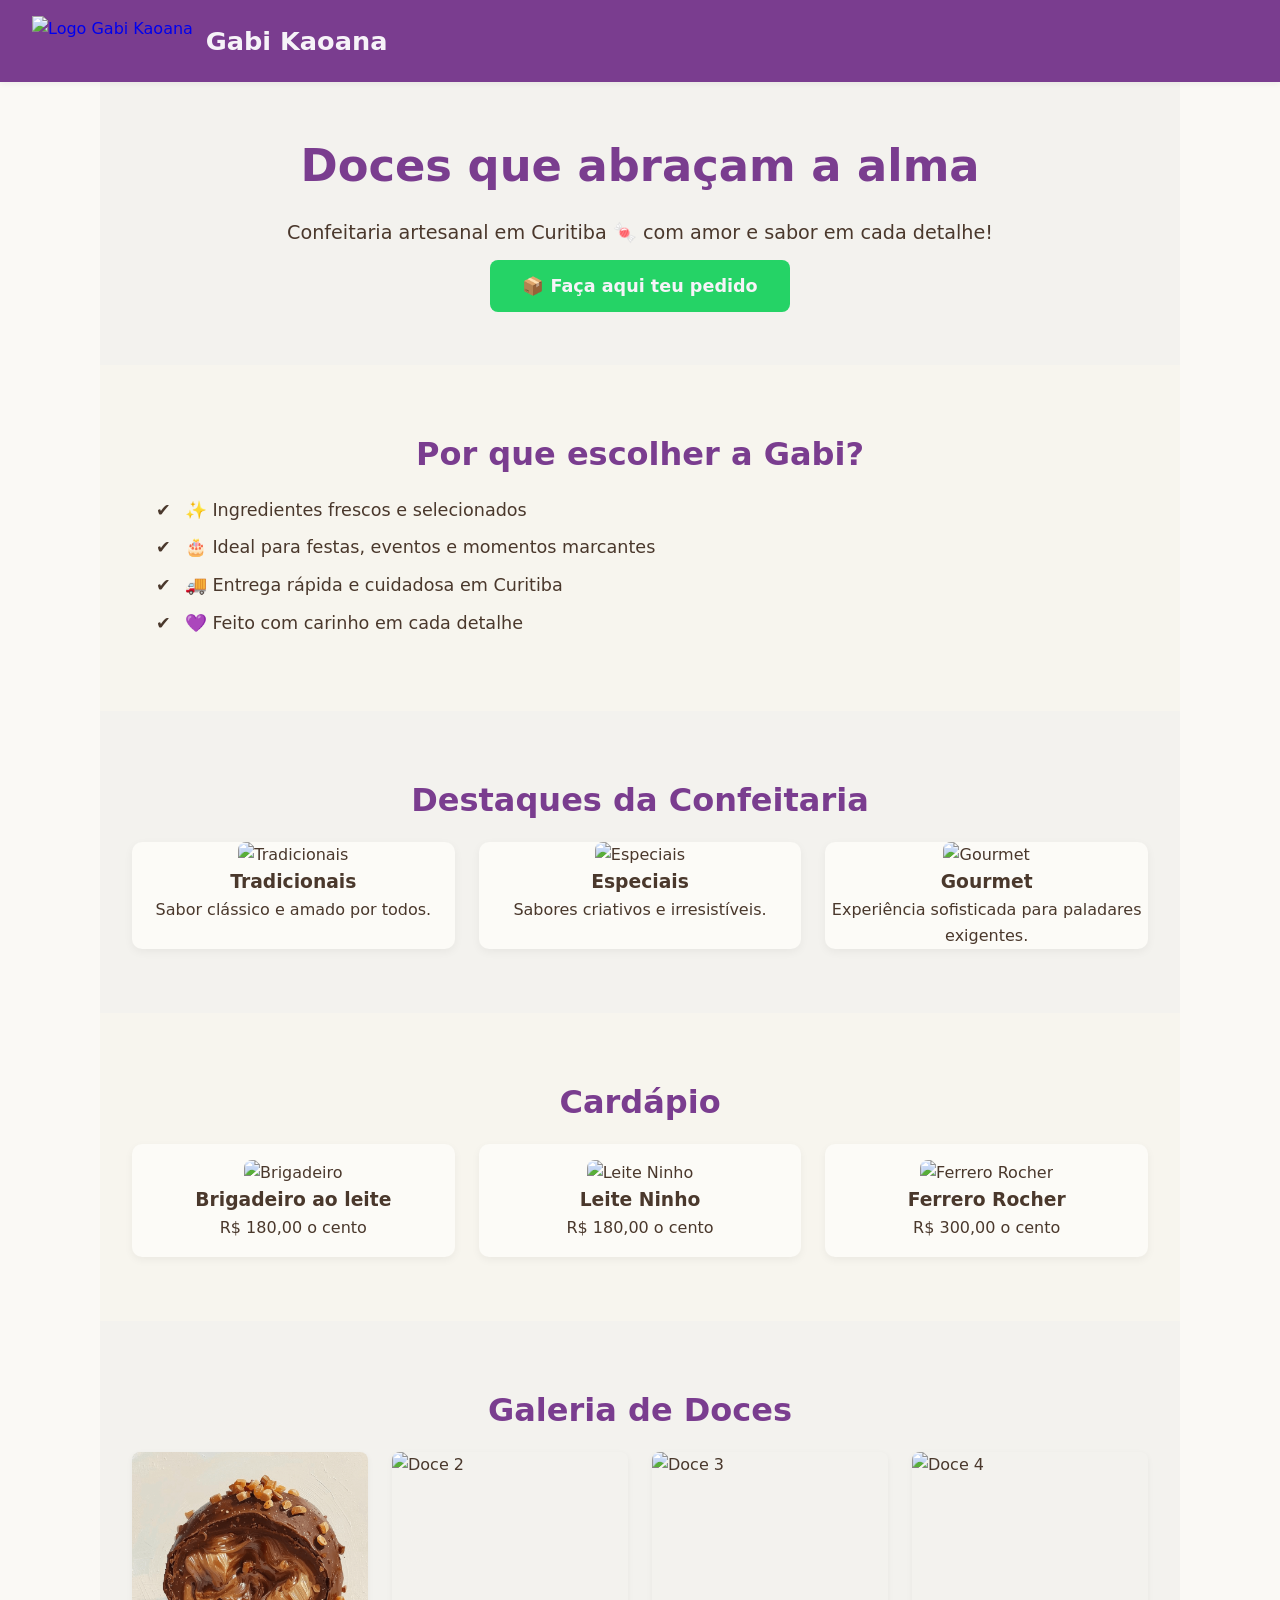
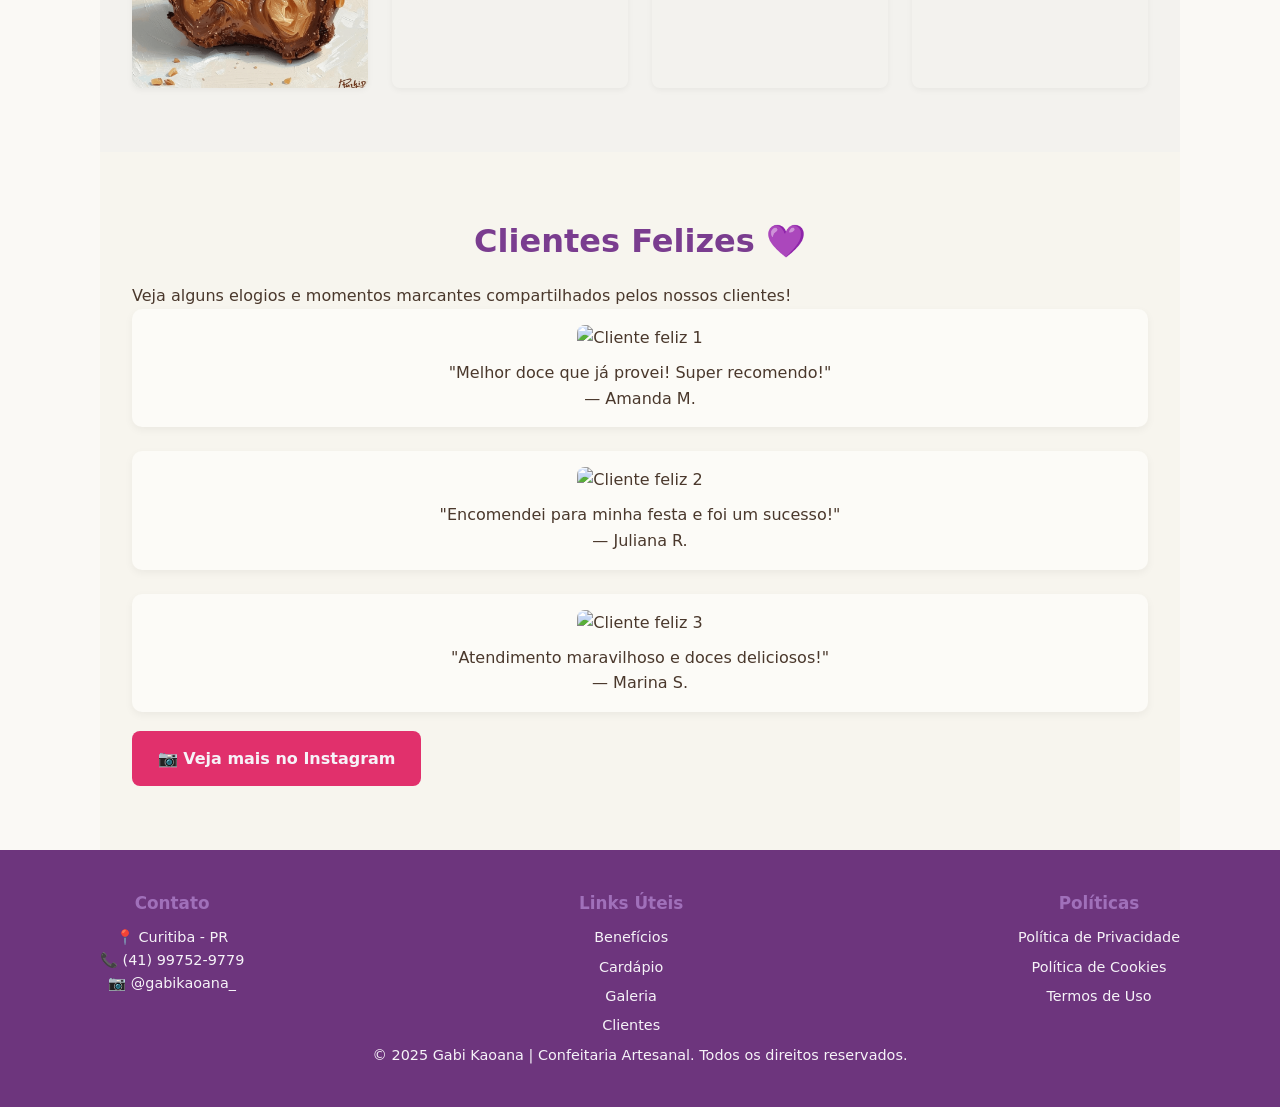
==== index.html @ 778c46ce "🚀 Primeira versão da landing page da Gabi Kaoana" ====
<!DOCTYPE html>
<html lang="pt-BR">
<head>
  <meta charset="UTF-8" />
  <meta name="viewport" content="width=device-width, initial-scale=1.0" />

  <title>Gabi Kaoana | Confeitaria Artesanal em Curitiba</title>
  <meta name="description" content="Doces artesanais com carinho em Curitiba. Brigadeiros, brownies e sobremesas personalizadas. Encomende via WhatsApp!">

  <!-- OpenGraph (para preview nas redes sociais) -->
  <meta property="og:title" content="Gabi Kaoana Confeitaria Artesanal">
  <meta property="og:description" content="Doces artesanais em Curitiba. Faça aqui teu pedido pelo WhatsApp!">
  <meta property="og:image" content="assets/logo.svg">

  <link rel="icon" href="assets/favicon.ico">
  <link rel="stylesheet" href="css/style.css">
</head>
<body>

  <!-- =======================
       MENU (Slide Lateral)
       ======================= -->
  <header class="topo">
    <a href="#inicio" class="logo-link">
      <img src="/assets/doces/logo2.svg" alt="Logo Gabi Kaoana" class="logo">
      <span class="nome-logo">Gabi Kaoana</span>
    </a>

    <!-- botão que abre/fecha o menu -->
    <button class="menu-toggle" id="menu-toggle">&#9776;</button>

    <!-- menu lateral -->
    <nav class="menu-lateral" id="menu-list">
      <ul>
        <li><a href="#inicio" onclick="closeSlideMenu()">Início</a></li>
        <li><a href="#beneficios" onclick="closeSlideMenu()">Benefícios</a></li>
        <li><a href="#destaques" onclick="closeSlideMenu()">Destaques</a></li>
        <li><a href="#cardapio" onclick="closeSlideMenu()">Cardápio</a></li>
        <li><a href="#galeria" onclick="closeSlideMenu()">Galeria</a></li>
        <li><a href="#clientes" onclick="closeSlideMenu()">Clientes</a></li>
        <li><a href="https://api.whatsapp.com/send?phone=5541997529779" target="_blank">📦 Faça seu pedido</a></li>
      </ul>
    </nav>
  </header>

  <!-- =======================
       HERO
       ======================= -->
  <section id="inicio" class="secao clara hero">
    <h1>Doces que abraçam a alma</h1>
    <p>Confeitaria artesanal em Curitiba 🍬 com amor e sabor em cada detalhe!</p>
    <a href="https://api.whatsapp.com/send?phone=5541997529779" class="btn-whatsapp" target="_blank">📦 Faça aqui teu pedido</a>
  </section>

  <!-- =======================
       BENEFÍCIOS
       ======================= -->
  <section id="beneficios" class="secao escura">
    <h2>Por que escolher a Gabi?</h2>
    <ul class="beneficios-lista">
      <li>✨ Ingredientes frescos e selecionados</li>
      <li>🎂 Ideal para festas, eventos e momentos marcantes</li>
      <li>🚚 Entrega rápida e cuidadosa em Curitiba</li>
      <li>💜 Feito com carinho em cada detalhe</li>
    </ul>
  </section>

  <!-- =======================
       DESTAQUES
       ======================= -->
  <section id="destaques" class="secao clara">
    <h2>Destaques da Confeitaria</h2>
    <div class="grid-destaques">
      <div class="card-destaque">
        <img src="assets/destaques/tradicional.webp" alt="Tradicionais">
        <h3>Tradicionais</h3>
        <p>Sabor clássico e amado por todos.</p>
      </div>
      <div class="card-destaque">
        <img src="assets/destaques/especial.webp" alt="Especiais">
        <h3>Especiais</h3>
        <p>Sabores criativos e irresistíveis.</p>
      </div>
      <div class="card-destaque">
        <img src="assets/destaques/gourmet.webp" alt="Gourmet">
        <h3>Gourmet</h3>
        <p>Experiência sofisticada para paladares exigentes.</p>
      </div>
    </div>
  </section>

  <!-- =======================
       CARDÁPIO
       ======================= -->
  <section id="cardapio" class="secao escura">
    <h2>Cardápio</h2>
    <div class="grid-cardapio">
      <div class="card-cardapio">
        <img src="assets/cardapio/brigadeiro.webp" alt="Brigadeiro">
        <h3>Brigadeiro ao leite</h3>
        <p>R$ 180,00 o cento</p>
      </div>
      <div class="card-cardapio">
        <img src="assets/cardapio/leiteninho.webp" alt="Leite Ninho">
        <h3>Leite Ninho</h3>
        <p>R$ 180,00 o cento</p>
      </div>
      <div class="card-cardapio">
        <img src="assets/cardapio/ferrero.webp" alt="Ferrero Rocher">
        <h3>Ferrero Rocher</h3>
        <p>R$ 300,00 o cento</p>
      </div>
    </div>
  </section>

  <!-- =======================
       GALERIA
       ======================= -->
  <section id="galeria" class="secao clara galeria">
    <h2>Galeria de Doces</h2>
    <div class="grid-galeria">
      <img src="/assets/doces/doce1.png" alt="Doce 1">
      <img src="assets/doces/doce2.webp" alt="Doce 2">
      <img src="assets/doces/doce3.webp" alt="Doce 3">
      <img src="assets/doces/doce4.webp" alt="Doce 4">
    </div>
  </section>

  <!-- =======================
       CLIENTES FELIZES
       ======================= -->
  <section id="clientes" class="secao escura">
    <h2>Clientes Felizes 💜</h2>
    <p>Veja alguns elogios e momentos marcantes compartilhados pelos nossos clientes!</p>
    <div class="grid-clientes">
      <div class="card-cliente">
        <img src="assets/clientes/cliente1.jpg" alt="Cliente feliz 1">
        <blockquote>"Melhor doce que já provei! Super recomendo!"</blockquote>
        <p>— Amanda M.</p>
      </div>
      <div class="card-cliente">
        <img src="assets/clientes/cliente2.jpg" alt="Cliente feliz 2">
        <blockquote>"Encomendei para minha festa e foi um sucesso!"</blockquote>
        <p>— Juliana R.</p>
      </div>
      <div class="card-cliente">
        <img src="assets/clientes/cliente3.jpg" alt="Cliente feliz 3">
        <blockquote>"Atendimento maravilhoso e doces deliciosos!"</blockquote>
        <p>— Marina S.</p>
      </div>
    </div>

    <a href="https://www.instagram.com/gabikaoana_" class="btn-instagram" target="_blank">📷 Veja mais no Instagram</a>
  </section>

  <!-- =======================
       FOOTER
       ======================= -->
  <footer class="footer-principal">
    <div class="footer-conteudo">

      <div class="footer-col">
        <h3>Contato</h3>
        <p>📍 Curitiba - PR</p>
        <p>📞 <a href="https://api.whatsapp.com/send?phone=5541997529779" target="_blank">(41) 99752‑9779</a></p>
        <p>📷 <a href="https://www.instagram.com/gabikaoana_" target="_blank">@gabikaoana_</a></p>
      </div>

      <div class="footer-col">
        <h3>Links Úteis</h3>
        <ul>
          <li><a href="#beneficios">Benefícios</a></li>
          <li><a href="#cardapio">Cardápio</a></li>
          <li><a href="#galeria">Galeria</a></li>
          <li><a href="#clientes">Clientes</a></li>
        </ul>
      </div>

      <div class="footer-col">
        <h3>Políticas</h3>
        <ul>
          <li><a href="#" onclick="openModal('politica-privacidade')">Política de Privacidade</a></li>
          <li><a href="#" onclick="openModal('politica-cookies')">Política de Cookies</a></li>
          <li><a href="#" onclick="openModal('termos-uso')">Termos de Uso</a></li>
        </ul>
      </div>

    </div>

    <div class="footer-copy">
      <p>© 2025 Gabi Kaoana | Confeitaria Artesanal. Todos os direitos reservados.</p>
    </div>
  </footer>

  <!-- =======================
       BOTÃO VOLTAR AO TOPO
       ======================= -->
  <button id="voltar-topo">⬆️</button>

  <!-- =======================
       MODAIS LEGAIS
       ======================= -->
  <div class="modal hidden" id="politica-privacidade">
    <div class="modal-content">
      <span class="modal-close" onclick="closeModal('politica-privacidade')">&times;</span>
      <h2>Política de Privacidade</h2>
      <p>
        Nós coletamos apenas informações necessárias para melhorar sua experiência,
        sempre com respeito e segurança, e nunca compartilhamos dados sem consentimento.
      </p>
    </div>
  </div>

  <div class="modal hidden" id="politica-cookies">
    <div class="modal-content">
      <span class="modal-close" onclick="closeModal('politica-cookies')">&times;</span>
      <h2>Política de Cookies</h2>
      <p>
        Utilizamos cookies para melhorar sua navegação. Você pode desativar cookies nas configurações do navegador.
      </p>
    </div>
  </div>

  <div class="modal hidden" id="termos-uso">
    <div class="modal-content">
      <span class="modal-close" onclick="closeModal('termos-uso')">&times;</span>
      <h2>Termos de Uso</h2>
      <p>
        Ao usar este site, você concorda com estes termos de uso e com o uso responsável conforme legislação vigente.
      </p>
    </div>
  </div>

  <script src="js/main.js"></script>
</body>
</html>
---- css/style.css ----
/* ================================
   GABI KAOANA – LANDING PAGE CSS
   ================================ */

/* ---- PALETA DE CORES REFINADA ---- */
:root {
  --lavanda: #7A3D8F;
  --lavanda-claro: #A070BA;
  --pistache: #A9C94F;
  --pistache-hover: #92B543;
  --whatsapp-green: #25D366;
  --whatsapp-hover: #1DA851;
  --texto: #4A382C;
  --fundo: #FAF9F5;
  --card-bg: #FCFBF7;
  --secao-clara: #F7F5EE;
  --cinza-claro: #F3F2EE;
  --sombra: rgba(0, 0, 0, 0.05);
  --footer-bg: #6D357D;
  --footer-text: #F6F3F8;
  --toast-bg: #333;
  --toast-success: #28a745;
  --toast-error: #dc3545;
  --toast-text: #fff;
}

/* ---- RESET GLOBAL ---- */
* {
  margin: 0;
  padding: 0;
  box-sizing: border-box;
}

html {
  scroll-behavior: smooth;
}

body {
  font-family: "Segoe UI", system-ui, sans-serif;
  background: var(--fundo);
  color: var(--texto);
  line-height: 1.6;
  overflow-x: hidden;
}

/* =======================
   HEADER & LOGO
   ======================= */
.topo {
  background: var(--lavanda);
  color: var(--footer-text);
  padding: 1rem 2rem;
  display: flex;
  justify-content: space-between;
  align-items: center;
  position: sticky;
  top: 0;
  z-index: 1100;
  box-shadow: 0 2px 6px var(--sombra);
}

.logo-link {
  display: flex;
  align-items: center;
  gap: 0.8rem;
  text-decoration: none;
}

.logo {
  height: 50px;
  max-width: 180px;
  object-fit: contain;
}

.nome-logo {
  font-size: 1.6rem;
  font-weight: bold;
  color: var(--footer-text);
  transition: color 0.3s;
}

.logo-link:hover .nome-logo {
  color: var(--pistache-hover);
}

/* ---- BOTÃO DO MENU (mobile) ---- */
.menu-toggle {
  font-size: 2rem;
  background: none;
  border: none;
  color: var(--footer-text);
  cursor: pointer;
  display: none;
}

/* =======================
   MENU LATERAL (mobile)
   ======================= */
.menu-lateral {
  position: fixed;
  left: -100%;
  top: 0;
  width: 260px;
  height: 100vh;
  background: var(--lavanda-claro);
  padding-top: 3rem;
  transition: 0.3s ease-in-out;
  z-index: 1050;
  box-shadow: 2px 0 12px var(--sombra);
}

.menu-lateral ul {
  list-style: none;
  padding: 0;
  margin: 0;
}

.menu-lateral li {
  margin-bottom: 1.4rem;
}

.menu-lateral a {
  color: var(--footer-text);
  text-decoration: none;
  font-size: 1.1rem;
  padding: 0.75rem 1.5rem;
  display: block;
  transition: background 0.3s, color 0.3s;
}

.menu-lateral a:hover {
  background: var(--lavanda);
  color: var(--pistache);
}

/* Classe que “solta” o menu para dentro */
.menu-lateral.show {
  left: 0;
}

/* Ajuste do botão de menu para mobile */
@media (max-width: 768px) {
  .menu-toggle {
    display: block;
  }
}

/* =======================
   SEÇÕES
   ======================= */
.secao {
  padding: 4rem 2rem;
  margin: auto;
  max-width: 1080px;
}

.secao:nth-child(odd) {
  background: var(--secao-clara);
}
.secao:nth-child(even) {
  background: var(--cinza-claro);
}

.secao h2 {
  font-size: 2rem;
  margin-bottom: 1rem;
  text-align: center;
  color: var(--lavanda);
}

/* =======================
   HERO
   ======================= */
.hero {
  text-align: center;
  padding-top: 3rem;
}

.hero h1 {
  font-size: 2.8rem;
  color: var(--lavanda);
  margin-bottom: 1rem;
}

.hero p {
  font-size: 1.2rem;
  margin-bottom: 1.5rem;
}

/* ---- BOTÃO WHATSAPP ---- */
.btn-whatsapp {
  background: var(--whatsapp-green);
  color: var(--footer-text);
  text-decoration: none;
  padding: 1rem 2rem;
  font-weight: bold;
  font-size: 1.1rem;
  border-radius: 8px;
  transition: background 0.3s, transform 0.25s;
}

.btn-whatsapp:hover,
.btn-whatsapp:focus {
  background: var(--whatsapp-hover);
  transform: scale(1.05);
}

/* =======================
   BENEFÍCIOS
   ======================= */
.beneficios-lista {
  list-style: none;
  padding-left: 1.5rem;
  margin-top: 1rem;
}

.beneficios-lista li {
  font-size: 1.1rem;
  margin-bottom: 0.6rem;
  padding-left: 1.8rem;
  position: relative;
}

.beneficios-lista li::before {
  content: "✔️";
  position: absolute;
  left: 0;
  top: 0;
}

/* =======================
   GRID PRINCIPAIS
   ======================= */
.grid-destaques,
.grid-cardapio,
.grid-galeria,
.grid-clientes {
  display: grid;
  gap: 1.5rem;
}

.grid-destaques {
  grid-template-columns: repeat(auto-fit, minmax(200px, 1fr));
}

/* =======================
   CARD DESTAQUES
   ======================= */
.card-destaque {
  background: var(--card-bg);
  border-radius: 10px;
  box-shadow: 0 3px 10px var(--sombra);
  text-align: center;
  transition: transform 0.3s;
}

.card-destaque img {
  width: 100%;
  height: 180px;
  object-fit: cover;
  border-radius: 8px;
}

/* =======================
   CARDÁPIO
   ======================= */
.grid-cardapio {
  grid-template-columns: repeat(auto-fit, minmax(220px, 1fr));
}

.card-cardapio {
  background: var(--card-bg);
  border-radius: 10px;
  padding: 1rem;
  text-align: center;
  box-shadow: 0 3px 8px var(--sombra);
  transition: transform 0.3s;
}

.card-cardapio img {
  width: 100%;
  height: 180px;
  object-fit: cover;
  border-radius: 8px;
}

/* =======================
   GALERIA
   ======================= */
.grid-galeria {
  grid-template-columns: repeat(auto-fit, minmax(150px, 1fr));
}

.galeria img {
  width: 100%;
  border-radius: 8px;
  box-shadow: 0 2px 6px var(--sombra);
  transition: transform 0.3s;
}

.galeria img:hover {
  transform: scale(1.05);
}

/* =======================
   DEPOIMENTOS CLIENTES
   ======================= */
.grid-clientes {
  grid-template-columns: repeat(auto-fit, minmin(180px, 1fr));
}

.card-cliente {
  background: var(--card-bg);
  padding: 1rem;
  border-radius: 10px;
  box-shadow: 0 3px 8px var(--sombra);
  text-align: center;
}

.card-cliente img {
  width: 100%;
  height: 180px;
  object-fit: cover;
  border-radius: 8px;
  margin-bottom: .6rem;
}

/* =======================
   BOTÃO INSTAGRAM
   ======================= */
.btn-instagram {
  display: inline-block;
  background: #E1306C;
  color: var(--footer-text);
  padding: .9rem 1.6rem;
  margin-top: 1.2rem;
  border-radius: 8px;
  text-decoration: none;
  font-weight: bold;
  transition: background 0.3s, transform 0.25s;
}

.btn-instagram:hover,
.btn-instagram:focus {
  background: #c72f63;
  transform: scale(1.05);
}

/* =======================
   FOOTER
   ======================= */
footer.footer-principal {
  background: var(--footer-bg);
  color: var(--footer-text);
  padding: 2.5rem 2rem;
  font-size: .9rem;
  text-align: center;
}

.footer-conteudo {
  display: flex;
  justify-content: space-between;
  align-items: flex-start;
  flex-wrap: wrap;
  gap: 2rem;
  max-width: 1080px;
  margin: auto;
}

.footer-col h3 {
  color: var(--lavanda-claro);
  margin-bottom: .6rem;
}

.footer-col ul {
  list-style: none;
  padding-left: 0;
}

.footer-col ul li {
  margin-bottom: 0.4rem;
}

.footer-col a {
  color: var(--footer-text);
  text-decoration: none;
  transition: color 0.3s;
}

.footer-col a:hover {
  color: var(--pistache-hover);
}

/* =======================
   BOTÃO VOLTAR AO TOPO
   ======================= */
#voltar-topo {
  position: fixed;
  bottom: 26px;
  right: 26px;
  background: var(--whatsapp-green);
  color: var(--footer-text);
  padding: 1rem 1.2rem;
  font-size: 1.6rem;
  border-radius: 50%;
  box-shadow: 0 3px 10px var(--sombra);
  display: none;
  cursor: pointer;
  transition: transform 0.3s, background 0.3s;
}

#voltar-topo:hover {
  background: var(--whatsapp-hover);
  transform: scale(1.15);
}

/* =======================
   TOASTS / NOTIFICAÇÕES
   ======================= */
.toast {
  position: fixed;
  bottom: 24px;
  left: 50%;
  transform: translateX(-50%);
  padding: 0.9rem 1.6rem;
  border-radius: 6px;
  font-size: 1rem;
  color: var(--toast-text);
  background: var(--toast-bg);
  opacity: 0;
  animation: toastFade 0.3s ease-in-out forwards;
  z-index: 3000;
}

.toast-sucesso {
  background: var(--toast-success);
}

.toast-erro {
  background: var(--toast-error);
}

@keyframes toastFade {
  from { opacity: 0; bottom: 8px; }
  to { opacity: 1; bottom: 24px; }
}

/* =======================
   MODAIS (Políticas)
   ======================= */
.modal {
  position: fixed;
  top: 0;
  left: 0;
  width: 100%;
  height: 100%;
  background: rgba(0,0,0,0.38);
  display: flex;
  align-items: center;
  justify-content: center;
  padding: 1rem;
  z-index: 2000;
}

.modal.hidden {
  display: none;
}

.modal-content {
  background: var(--card-bg);
  padding: 2rem;
  border-radius: 8px;
  max-width: 600px;
  width: 90%;
  box-shadow: 0 4px 12px var(--sombra);
  position: relative;
}

.modal-close {
  position: absolute;
  top: 12px;
  right: 14px;
  font-size: 1.5rem;
  cursor: pointer;
  color: var(--texto);
}

/* =======================
   RESPONSIVIDADE
   ======================= */
@media (max-width: 768px) {
  .hero h1 { font-size: 2.4rem; }
  .btn-whatsapp { width: 100%; text-align: center; font-size: 1rem; }
}

@media (max-width: 480px) {
  .secao { padding: 2rem 1rem; }
  .grid-destaques,
  .grid-cardapio,
  .grid-clientes { grid-template-columns: 1fr; }
}
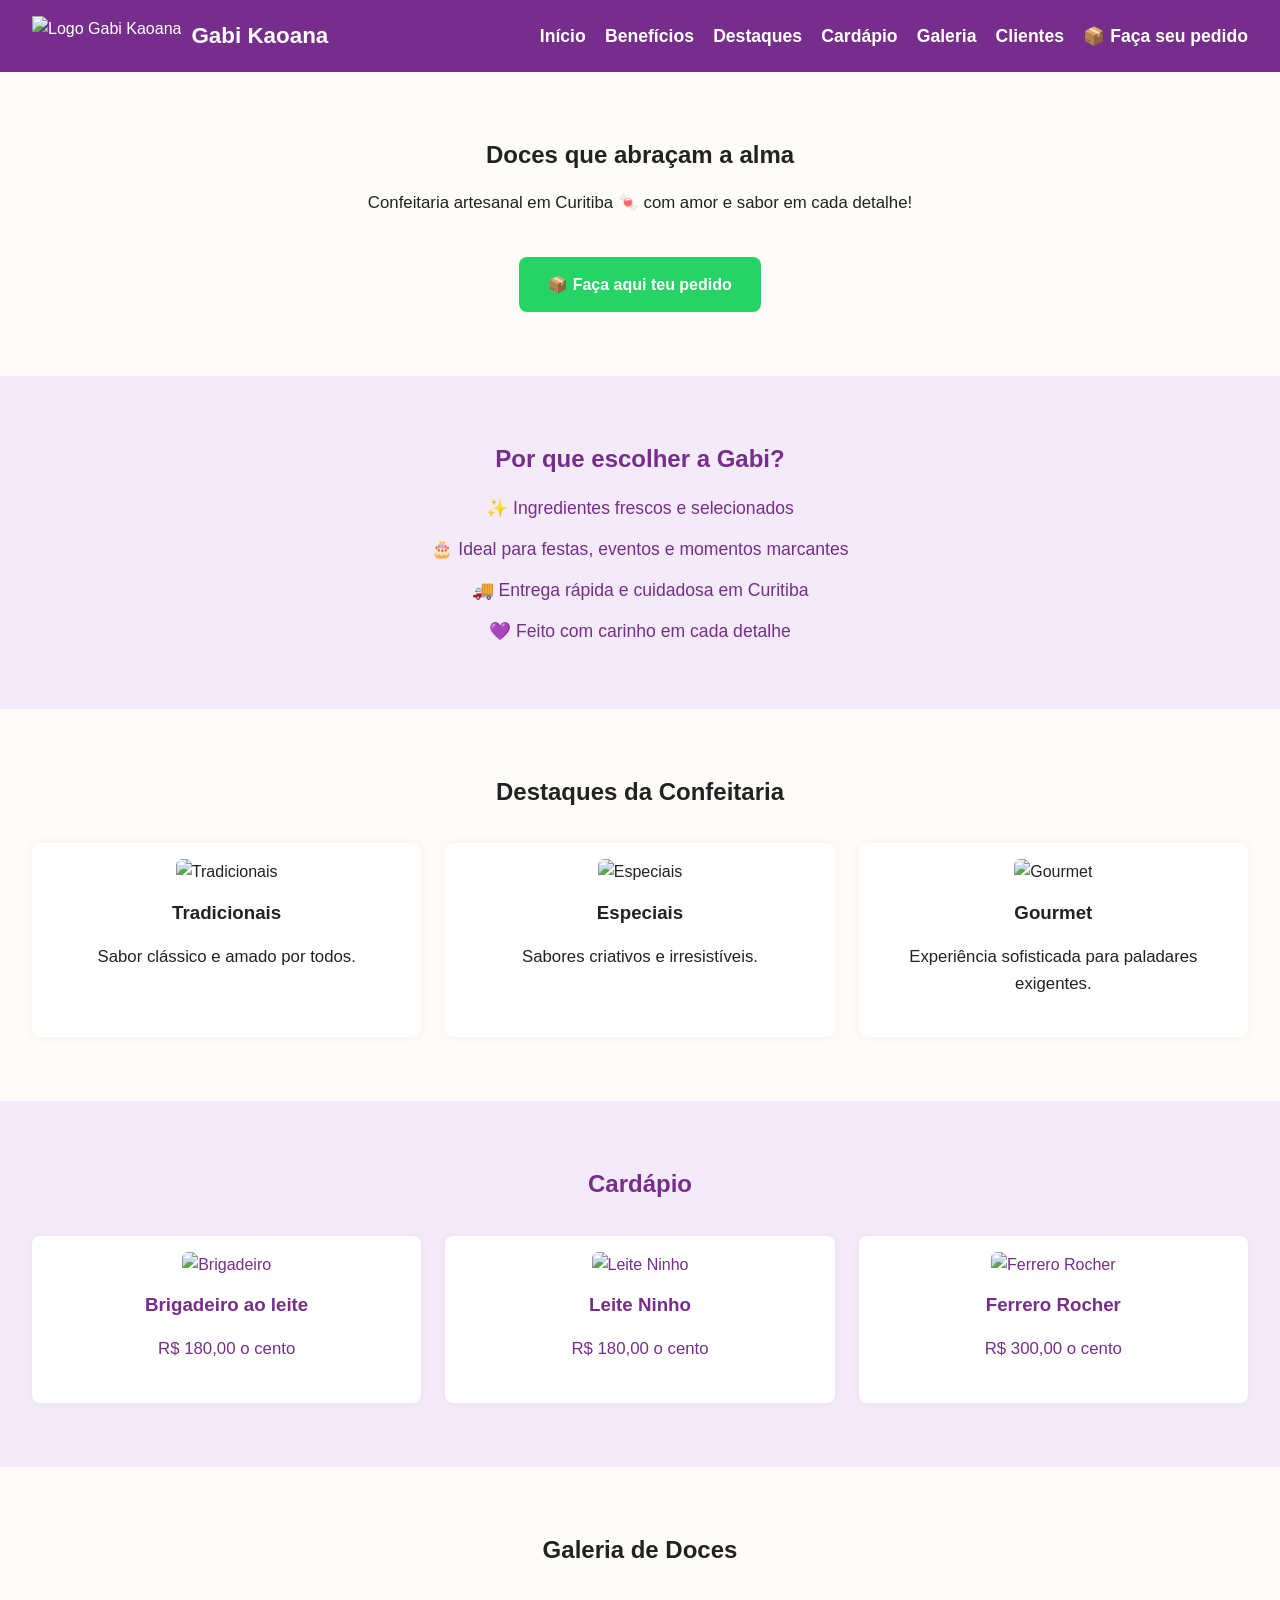
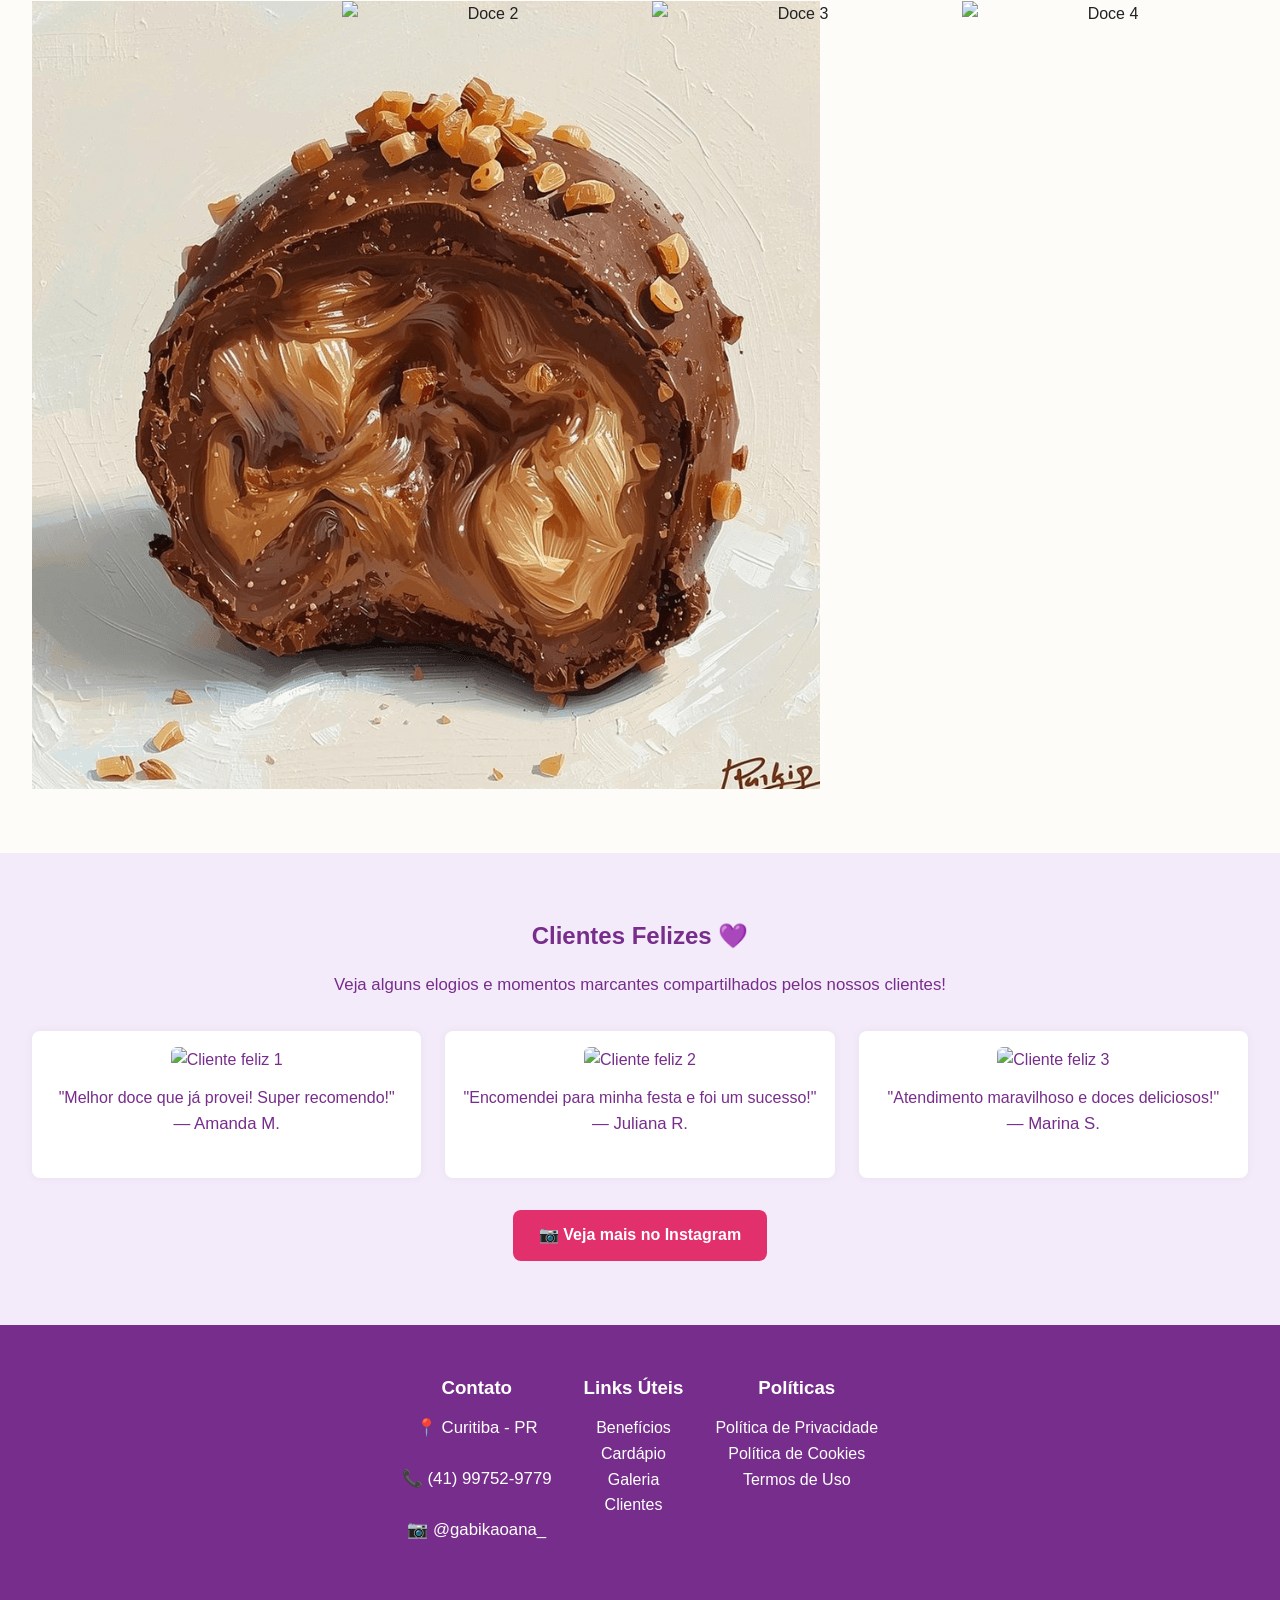
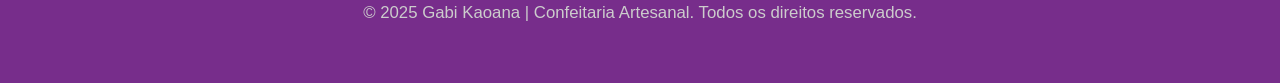
==== commit 359c044d: "🔧 Ajuste de caminho da logo e responsividade" ====
--- a/index.html
+++ b/index.html
@@ -22,7 +22,7 @@
        ======================= -->
   <header class="topo">
     <a href="#inicio" class="logo-link">
-      <img src="/assets/doces/logo2.svg" alt="Logo Gabi Kaoana" class="logo">
+      <img src="/assets/doces/logo/" alt="Logo Gabi Kaoana" class="logo">
       <span class="nome-logo">Gabi Kaoana</span>
     </a>
 
@@ -233,4 +233,4 @@
 
   <script src="js/main.js"></script>
 </body>
-</html>
+</html>
--- a/css/style.css
+++ b/css/style.css
@@ -1,30 +1,20 @@
-/* ================================
-   GABI KAOANA – LANDING PAGE CSS
-   ================================ */
-
-/* ---- PALETA DE CORES REFINADA ---- */
+/* ====================
+   VARIÁVEIS DE CORES
+==================== */
 :root {
-  --lavanda: #7A3D8F;
-  --lavanda-claro: #A070BA;
-  --pistache: #A9C94F;
-  --pistache-hover: #92B543;
-  --whatsapp-green: #25D366;
-  --whatsapp-hover: #1DA851;
-  --texto: #4A382C;
-  --fundo: #FAF9F5;
-  --card-bg: #FCFBF7;
-  --secao-clara: #F7F5EE;
-  --cinza-claro: #F3F2EE;
-  --sombra: rgba(0, 0, 0, 0.05);
-  --footer-bg: #6D357D;
-  --footer-text: #F6F3F8;
-  --toast-bg: #333;
-  --toast-success: #28a745;
-  --toast-error: #dc3545;
-  --toast-text: #fff;
-}
-
-/* ---- RESET GLOBAL ---- */
+  --roxo: #772d8b;
+  --roxo-claro: #ab57c9;
+  --claro: #fefcf9;
+  --escuro: #333;
+  --texto: #222;
+  --texto-invertido: #fff;
+  --verde-whatsapp: #25d366;
+  --rosa-instagram: #e1306c;
+}
+
+/* ====================
+   RESET
+==================== */
 * {
   margin: 0;
   padding: 0;
@@ -36,466 +26,316 @@
 }
 
 body {
-  font-family: "Segoe UI", system-ui, sans-serif;
-  background: var(--fundo);
+  font-family: 'Segoe UI', sans-serif;
+  background: var(--claro);
   color: var(--texto);
   line-height: 1.6;
-  overflow-x: hidden;
-}
-
-/* =======================
-   HEADER & LOGO
-   ======================= */
+}
+
+a {
+  color: inherit;
+  text-decoration: none;
+}
+
+ul {
+  list-style: none;
+}
+
+/* ====================
+   TOPO / HEADER
+==================== */
 .topo {
-  background: var(--lavanda);
-  color: var(--footer-text);
+  background: var(--roxo);
+  color: var(--texto-invertido);
   padding: 1rem 2rem;
   display: flex;
+  align-items: center;
   justify-content: space-between;
-  align-items: center;
   position: sticky;
   top: 0;
-  z-index: 1100;
-  box-shadow: 0 2px 6px var(--sombra);
+  z-index: 999;
 }
 
 .logo-link {
   display: flex;
   align-items: center;
-  gap: 0.8rem;
-  text-decoration: none;
 }
 
 .logo {
-  height: 50px;
-  max-width: 180px;
-  object-fit: contain;
+  height: 40px;
+  margin-right: 10px;
 }
 
 .nome-logo {
-  font-size: 1.6rem;
-  font-weight: bold;
-  color: var(--footer-text);
-  transition: color 0.3s;
-}
-
-.logo-link:hover .nome-logo {
-  color: var(--pistache-hover);
-}
-
-/* ---- BOTÃO DO MENU (mobile) ---- */
+  font-size: 1.4rem;
+  font-weight: 700;
+}
+
+/* ====================
+   MENU LATERAL (Mobile)
+==================== */
+.menu-lateral {
+  display: none;
+  position: fixed;
+  top: 0;
+  right: -100%;
+  width: 250px;
+  height: 100vh;
+  background: var(--roxo);
+  flex-direction: column;
+  padding: 2rem;
+  transition: right 0.3s ease-in-out;
+  z-index: 999;
+}
+
+.menu-lateral ul {
+  display: flex;
+  flex-direction: column;
+  gap: 1.2rem;
+}
+
+.menu-lateral a {
+  color: var(--texto-invertido);
+  font-size: 1.1rem;
+  font-weight: 500;
+  transition: color 0.2s ease;
+}
+
+.menu-lateral a:hover {
+  color: var(--roxo-claro);
+}
+
 .menu-toggle {
-  font-size: 2rem;
-  background: none;
+  font-size: 1.8rem;
+  background: transparent;
   border: none;
-  color: var(--footer-text);
+  color: var(--texto-invertido);
   cursor: pointer;
-  display: none;
-}
-
-/* =======================
-   MENU LATERAL (mobile)
-   ======================= */
-.menu-lateral {
-  position: fixed;
-  left: -100%;
-  top: 0;
-  width: 260px;
-  height: 100vh;
-  background: var(--lavanda-claro);
-  padding-top: 3rem;
-  transition: 0.3s ease-in-out;
-  z-index: 1050;
-  box-shadow: 2px 0 12px var(--sombra);
-}
-
-.menu-lateral ul {
-  list-style: none;
-  padding: 0;
-  margin: 0;
-}
-
-.menu-lateral li {
-  margin-bottom: 1.4rem;
-}
-
-.menu-lateral a {
-  color: var(--footer-text);
-  text-decoration: none;
-  font-size: 1.1rem;
-  padding: 0.75rem 1.5rem;
   display: block;
-  transition: background 0.3s, color 0.3s;
-}
-
-.menu-lateral a:hover {
-  background: var(--lavanda);
-  color: var(--pistache);
-}
-
-/* Classe que “solta” o menu para dentro */
-.menu-lateral.show {
-  left: 0;
-}
-
-/* Ajuste do botão de menu para mobile */
-@media (max-width: 768px) {
+  z-index: 1001;
+}
+
+/* Abrir menu */
+.menu-aberto {
+  right: 0;
+}
+
+/* ====================
+   RESPONSIVO - DESKTOP
+==================== */
+@media (min-width: 768px) {
+  .menu-lateral {
+    position: static;
+    display: flex !important;
+    height: auto;
+    width: auto;
+    background: transparent;
+    flex-direction: row;
+    align-items: center;
+    gap: 2rem;
+    padding: 0;
+  }
+
+  .menu-lateral ul {
+    flex-direction: row;
+  }
+
   .menu-toggle {
-    display: block;
+    display: none;
   }
-}
-
-/* =======================
-   SEÇÕES
-   ======================= */
+
+  .menu-lateral a {
+    color: var(--texto-invertido);
+    font-weight: bold;
+  }
+}
+
+/* ====================
+   SESSÕES GERAIS
+==================== */
 .secao {
   padding: 4rem 2rem;
-  margin: auto;
-  max-width: 1080px;
-}
-
-.secao:nth-child(odd) {
-  background: var(--secao-clara);
-}
-.secao:nth-child(even) {
-  background: var(--cinza-claro);
-}
-
-.secao h2 {
-  font-size: 2rem;
+  text-align: center;
+}
+
+.secao.clara {
+  background: var(--claro);
+  color: var(--texto);
+}
+
+.secao.escura {
+  background: #f4ebfa;
+  color: var(--roxo);
+}
+
+h1, h2, h3 {
   margin-bottom: 1rem;
-  text-align: center;
-  color: var(--lavanda);
-}
-
-/* =======================
-   HERO
-   ======================= */
-.hero {
-  text-align: center;
-  padding-top: 3rem;
-}
-
-.hero h1 {
-  font-size: 2.8rem;
-  color: var(--lavanda);
-  margin-bottom: 1rem;
-}
-
-.hero p {
-  font-size: 1.2rem;
-  margin-bottom: 1.5rem;
-}
-
-/* ---- BOTÃO WHATSAPP ---- */
-.btn-whatsapp {
-  background: var(--whatsapp-green);
-  color: var(--footer-text);
-  text-decoration: none;
-  padding: 1rem 2rem;
   font-weight: bold;
-  font-size: 1.1rem;
+}
+
+p {
+  max-width: 700px;
+  margin: 0 auto 1.5rem;
+  font-size: 1.05rem;
+}
+
+/* ====================
+   BOTÕES
+==================== */
+a.btn-whatsapp {
+  background: var(--verde-whatsapp);
+  color: white;
+  padding: 0.9rem 1.8rem;
   border-radius: 8px;
-  transition: background 0.3s, transform 0.25s;
-}
-
-.btn-whatsapp:hover,
-.btn-whatsapp:focus {
-  background: var(--whatsapp-hover);
-  transform: scale(1.05);
-}
-
-/* =======================
-   BENEFÍCIOS
-   ======================= */
-.beneficios-lista {
-  list-style: none;
-  padding-left: 1.5rem;
+  font-weight: bold;
+  display: inline-block;
   margin-top: 1rem;
-}
-
-.beneficios-lista li {
-  font-size: 1.1rem;
-  margin-bottom: 0.6rem;
-  padding-left: 1.8rem;
-  position: relative;
-}
-
-.beneficios-lista li::before {
-  content: "✔️";
-  position: absolute;
-  left: 0;
-  top: 0;
-}
-
-/* =======================
-   GRID PRINCIPAIS
-   ======================= */
+  transition: background 0.3s;
+}
+
+a.btn-whatsapp:hover {
+  background: #1ebe5c;
+}
+
+a.btn-instagram {
+  background: var(--rosa-instagram);
+  color: white;
+  padding: 0.8rem 1.6rem;
+  border-radius: 8px;
+  font-weight: bold;
+  margin-top: 2rem;
+  display: inline-block;
+}
+
+/* ====================
+   GRIDS
+==================== */
 .grid-destaques,
 .grid-cardapio,
-.grid-galeria,
-.grid-clientes {
+.grid-clientes,
+.grid-galeria {
   display: grid;
+  grid-template-columns: repeat(auto-fit, minmax(220px, 1fr));
   gap: 1.5rem;
-}
-
-.grid-destaques {
-  grid-template-columns: repeat(auto-fit, minmax(200px, 1fr));
-}
-
-/* =======================
-   CARD DESTAQUES
-   ======================= */
-.card-destaque {
-  background: var(--card-bg);
-  border-radius: 10px;
-  box-shadow: 0 3px 10px var(--sombra);
+  margin-top: 2rem;
+}
+
+.card-destaque,
+.card-cardapio,
+.card-cliente {
+  background: white;
+  border-radius: 8px;
+  padding: 1rem;
+  box-shadow: 0 0 10px rgba(0,0,0,0.05);
+}
+
+.card-destaque img,
+.card-cardapio img,
+.card-cliente img {
+  max-width: 100%;
+  border-radius: 6px;
+  margin-bottom: 0.8rem;
+}
+
+/* ====================
+   BENEFÍCIOS
+==================== */
+.beneficios-lista {
+  display: flex;
+  flex-direction: column;
+  gap: 0.8rem;
+  font-size: 1.1rem;
+  font-weight: 500;
+}
+
+/* ====================
+   FOOTER
+==================== */
+.footer-principal {
+  background: var(--roxo);
+  color: var(--texto-invertido);
+  padding: 3rem 2rem 2rem;
   text-align: center;
-  transition: transform 0.3s;
-}
-
-.card-destaque img {
-  width: 100%;
-  height: 180px;
-  object-fit: cover;
-  border-radius: 8px;
-}
-
-/* =======================
-   CARDÁPIO
-   ======================= */
-.grid-cardapio {
-  grid-template-columns: repeat(auto-fit, minmax(220px, 1fr));
-}
-
-.card-cardapio {
-  background: var(--card-bg);
-  border-radius: 10px;
-  padding: 1rem;
-  text-align: center;
-  box-shadow: 0 3px 8px var(--sombra);
-  transition: transform 0.3s;
-}
-
-.card-cardapio img {
-  width: 100%;
-  height: 180px;
-  object-fit: cover;
-  border-radius: 8px;
-}
-
-/* =======================
-   GALERIA
-   ======================= */
-.grid-galeria {
-  grid-template-columns: repeat(auto-fit, minmax(150px, 1fr));
-}
-
-.galeria img {
-  width: 100%;
-  border-radius: 8px;
-  box-shadow: 0 2px 6px var(--sombra);
-  transition: transform 0.3s;
-}
-
-.galeria img:hover {
-  transform: scale(1.05);
-}
-
-/* =======================
-   DEPOIMENTOS CLIENTES
-   ======================= */
-.grid-clientes {
-  grid-template-columns: repeat(auto-fit, minmin(180px, 1fr));
-}
-
-.card-cliente {
-  background: var(--card-bg);
-  padding: 1rem;
-  border-radius: 10px;
-  box-shadow: 0 3px 8px var(--sombra);
-  text-align: center;
-}
-
-.card-cliente img {
-  width: 100%;
-  height: 180px;
-  object-fit: cover;
-  border-radius: 8px;
-  margin-bottom: .6rem;
-}
-
-/* =======================
-   BOTÃO INSTAGRAM
-   ======================= */
-.btn-instagram {
-  display: inline-block;
-  background: #E1306C;
-  color: var(--footer-text);
-  padding: .9rem 1.6rem;
-  margin-top: 1.2rem;
-  border-radius: 8px;
-  text-decoration: none;
-  font-weight: bold;
-  transition: background 0.3s, transform 0.25s;
-}
-
-.btn-instagram:hover,
-.btn-instagram:focus {
-  background: #c72f63;
-  transform: scale(1.05);
-}
-
-/* =======================
-   FOOTER
-   ======================= */
-footer.footer-principal {
-  background: var(--footer-bg);
-  color: var(--footer-text);
-  padding: 2.5rem 2rem;
-  font-size: .9rem;
-  text-align: center;
 }
 
 .footer-conteudo {
   display: flex;
-  justify-content: space-between;
-  align-items: flex-start;
   flex-wrap: wrap;
+  justify-content: center;
   gap: 2rem;
-  max-width: 1080px;
-  margin: auto;
 }
 
 .footer-col h3 {
-  color: var(--lavanda-claro);
-  margin-bottom: .6rem;
-}
-
-.footer-col ul {
-  list-style: none;
-  padding-left: 0;
-}
-
-.footer-col ul li {
-  margin-bottom: 0.4rem;
+  margin-bottom: 0.8rem;
 }
 
 .footer-col a {
-  color: var(--footer-text);
-  text-decoration: none;
-  transition: color 0.3s;
-}
-
-.footer-col a:hover {
-  color: var(--pistache-hover);
-}
-
-/* =======================
-   BOTÃO VOLTAR AO TOPO
-   ======================= */
-#voltar-topo {
-  position: fixed;
-  bottom: 26px;
-  right: 26px;
-  background: var(--whatsapp-green);
-  color: var(--footer-text);
-  padding: 1rem 1.2rem;
-  font-size: 1.6rem;
-  border-radius: 50%;
-  box-shadow: 0 3px 10px var(--sombra);
-  display: none;
-  cursor: pointer;
-  transition: transform 0.3s, background 0.3s;
-}
-
-#voltar-topo:hover {
-  background: var(--whatsapp-hover);
-  transform: scale(1.15);
-}
-
-/* =======================
-   TOASTS / NOTIFICAÇÕES
-   ======================= */
-.toast {
-  position: fixed;
-  bottom: 24px;
-  left: 50%;
-  transform: translateX(-50%);
-  padding: 0.9rem 1.6rem;
-  border-radius: 6px;
-  font-size: 1rem;
-  color: var(--toast-text);
-  background: var(--toast-bg);
-  opacity: 0;
-  animation: toastFade 0.3s ease-in-out forwards;
-  z-index: 3000;
-}
-
-.toast-sucesso {
-  background: var(--toast-success);
-}
-
-.toast-erro {
-  background: var(--toast-error);
-}
-
-@keyframes toastFade {
-  from { opacity: 0; bottom: 8px; }
-  to { opacity: 1; bottom: 24px; }
-}
-
-/* =======================
-   MODAIS (Políticas)
-   ======================= */
+  color: var(--texto-invertido);
+  font-weight: 500;
+}
+
+.footer-copy {
+  margin-top: 2rem;
+  font-size: 0.9rem;
+  color: #ccc;
+}
+
+/* ====================
+   MODAIS
+==================== */
 .modal {
   position: fixed;
   top: 0;
   left: 0;
   width: 100%;
   height: 100%;
-  background: rgba(0,0,0,0.38);
+  background: rgba(20, 20, 20, 0.8);
   display: flex;
   align-items: center;
   justify-content: center;
-  padding: 1rem;
-  z-index: 2000;
-}
-
-.modal.hidden {
-  display: none;
+  z-index: 1000;
 }
 
 .modal-content {
-  background: var(--card-bg);
+  background: #fff;
   padding: 2rem;
-  border-radius: 8px;
-  max-width: 600px;
+  border-radius: 10px;
   width: 90%;
-  box-shadow: 0 4px 12px var(--sombra);
+  max-width: 500px;
   position: relative;
 }
 
 .modal-close {
   position: absolute;
-  top: 12px;
+  top: 14px;
   right: 14px;
   font-size: 1.5rem;
   cursor: pointer;
-  color: var(--texto);
-}
-
-/* =======================
-   RESPONSIVIDADE
-   ======================= */
-@media (max-width: 768px) {
-  .hero h1 { font-size: 2.4rem; }
-  .btn-whatsapp { width: 100%; text-align: center; font-size: 1rem; }
-}
-
-@media (max-width: 480px) {
-  .secao { padding: 2rem 1rem; }
-  .grid-destaques,
-  .grid-cardapio,
-  .grid-clientes { grid-template-columns: 1fr; }
-}
+  color: var(--escuro);
+}
+
+.hidden {
+  display: none;
+}
+
+/* ====================
+   VOLTAR AO TOPO
+==================== */
+#voltar-topo {
+  position: fixed;
+  bottom: 30px;
+  right: 30px;
+  background: var(--roxo);
+  color: white;
+  border: none;
+  font-size: 1.4rem;
+  padding: 0.6rem 1rem;
+  border-radius: 50px;
+  cursor: pointer;
+  display: none;
+  z-index: 1000;
+}
+
+#voltar-topo:hover {
+  background: var(--roxo-claro);
+}
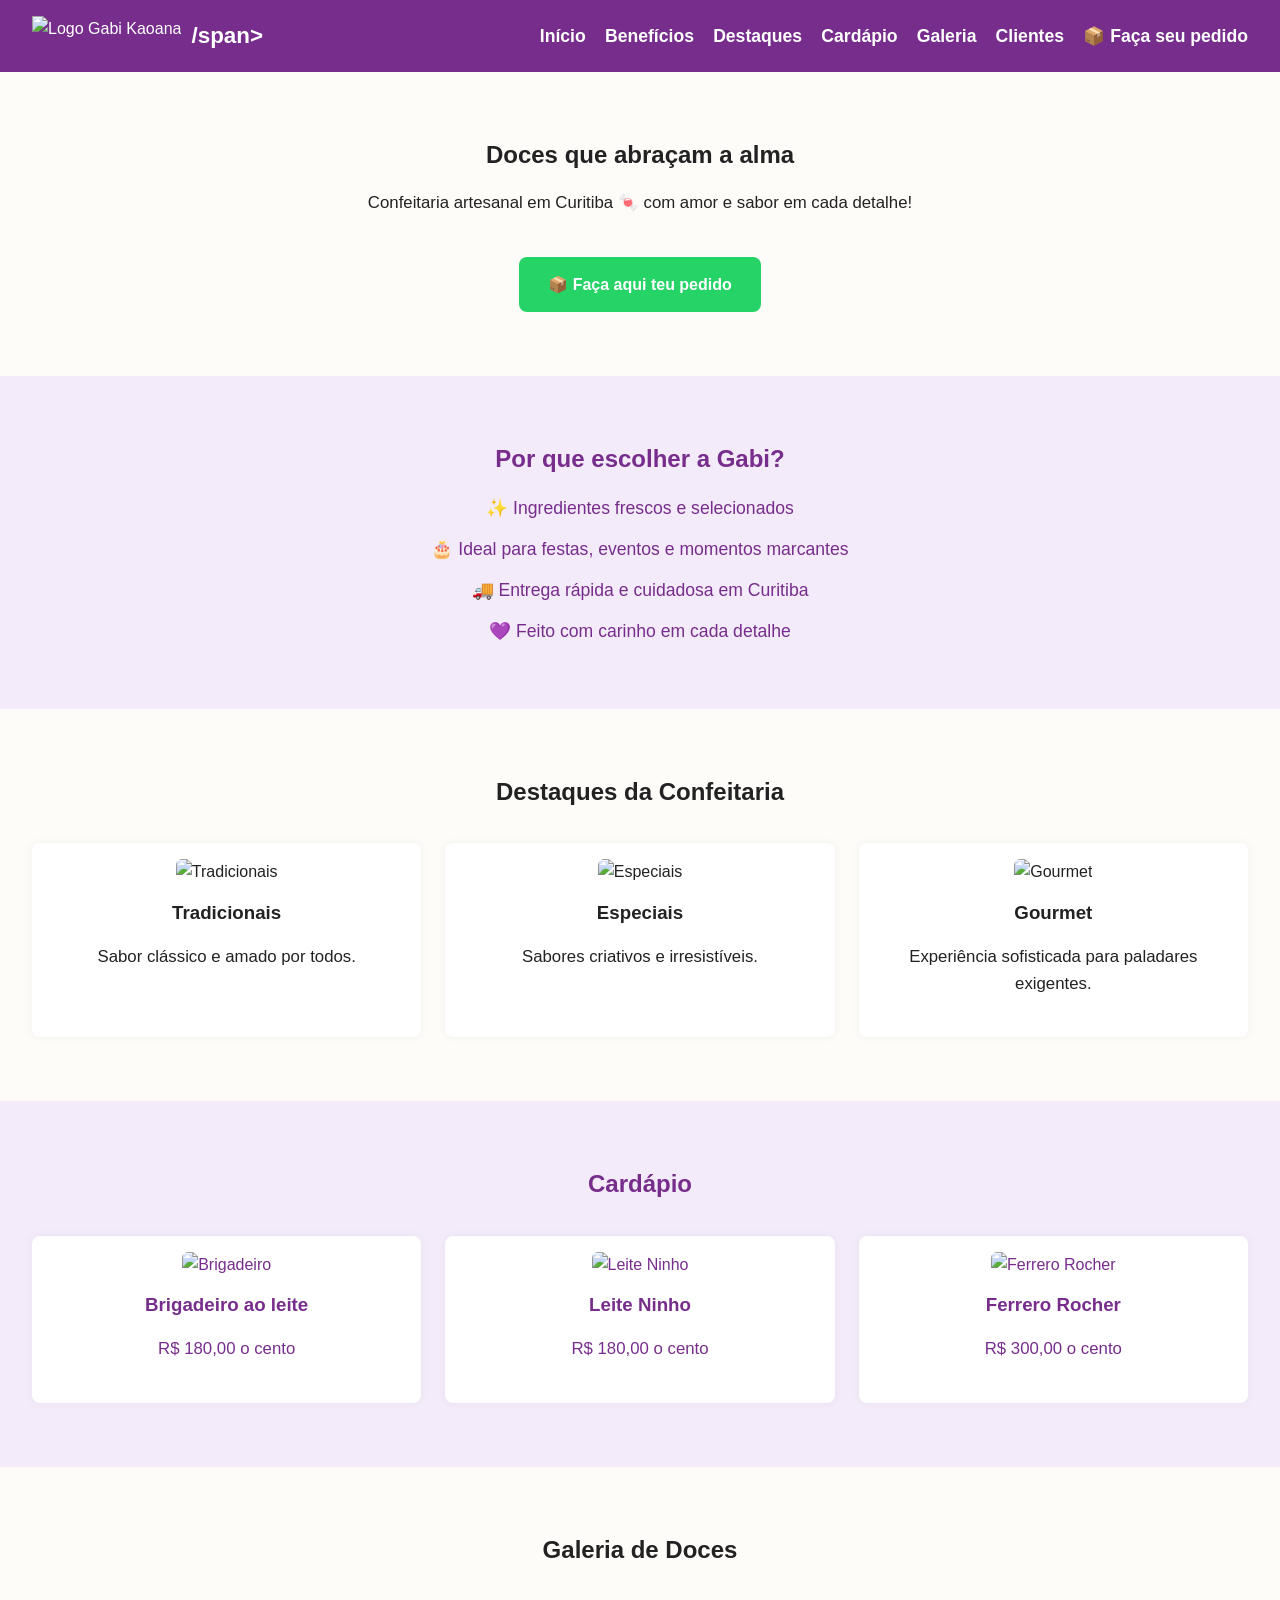
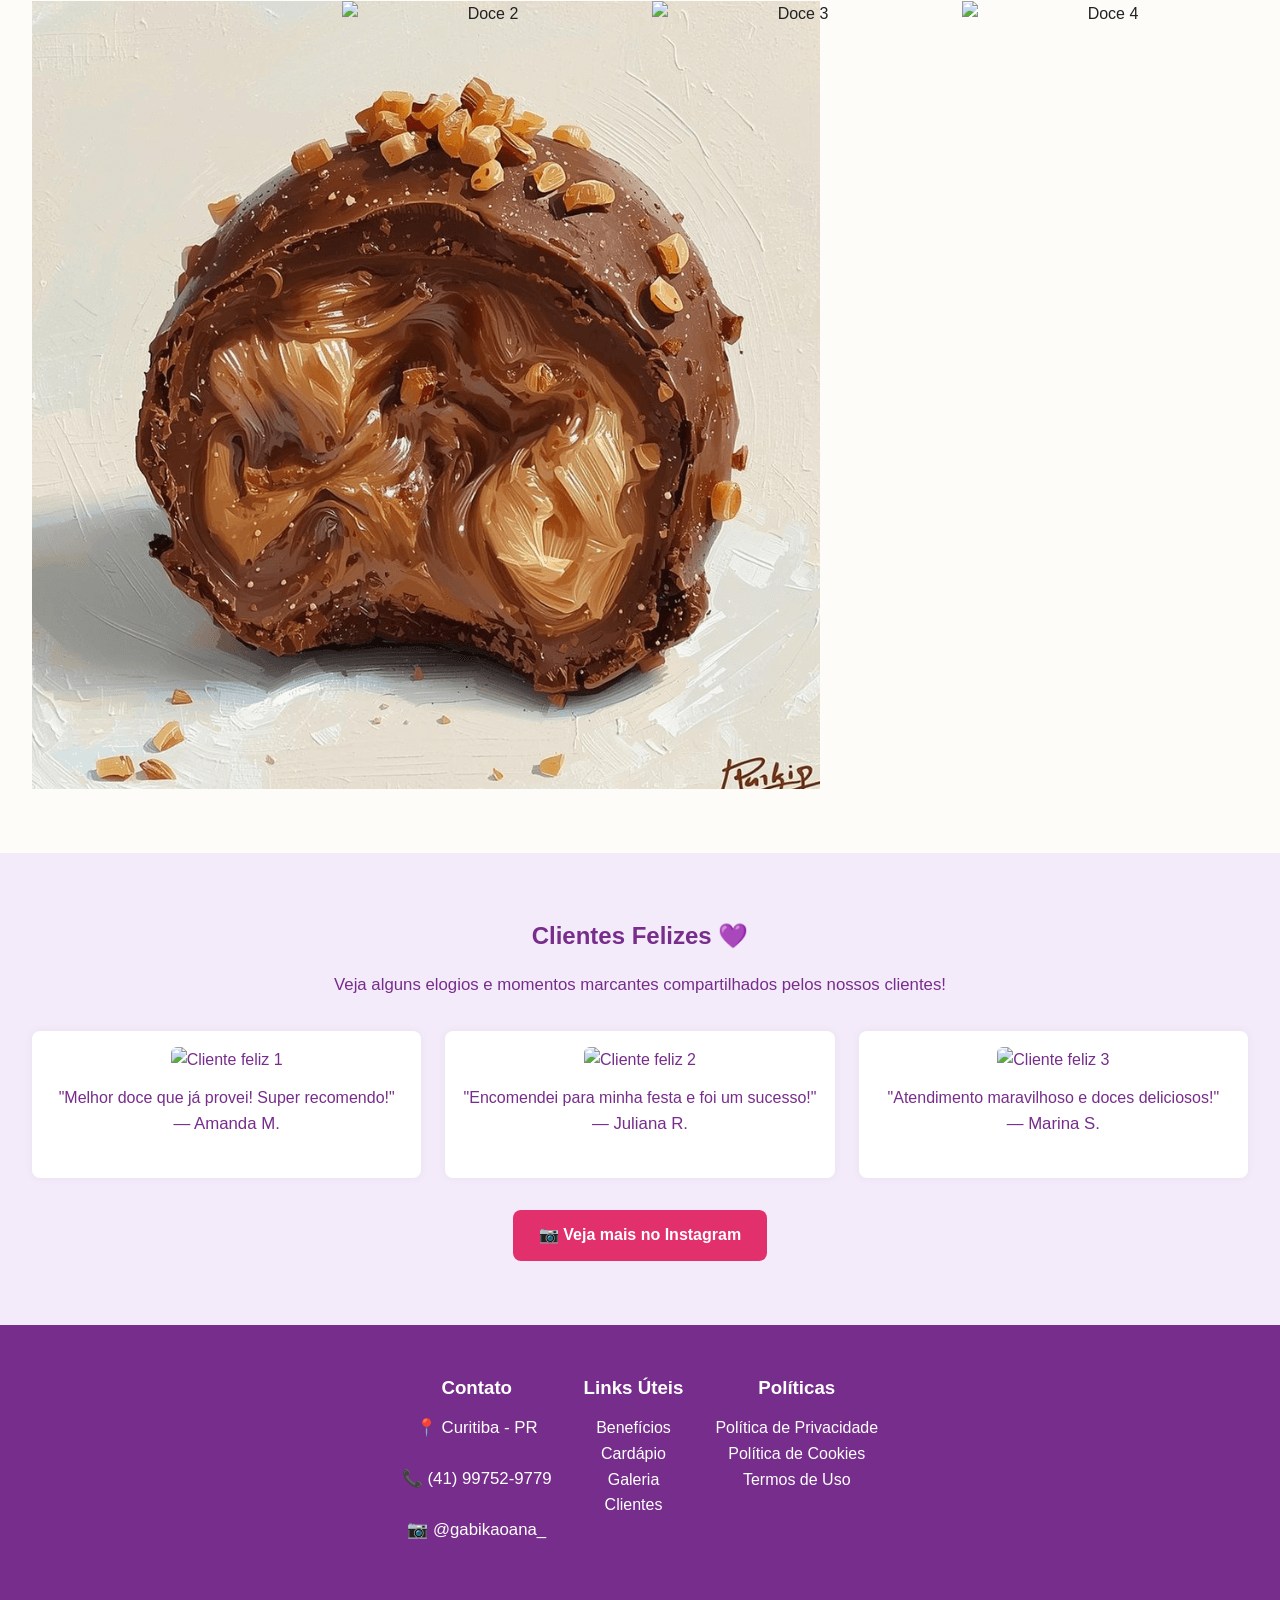
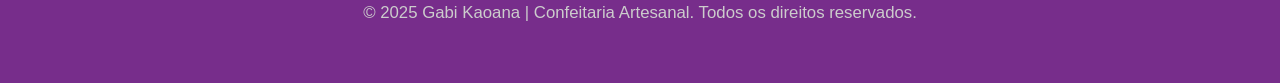
==== commit 7216f59a: "🚀 Atualização completa: ajustes finais JS + estrutura" ====
--- a/index.html
+++ b/index.html
@@ -23,7 +23,7 @@
   <header class="topo">
     <a href="#inicio" class="logo-link">
       <img src="/assets/doces/logo/" alt="Logo Gabi Kaoana" class="logo">
-      <span class="nome-logo">Gabi Kaoana</span>
+      <span class="nome-logo">/span>
     </a>
 
     <!-- botão que abre/fecha o menu -->
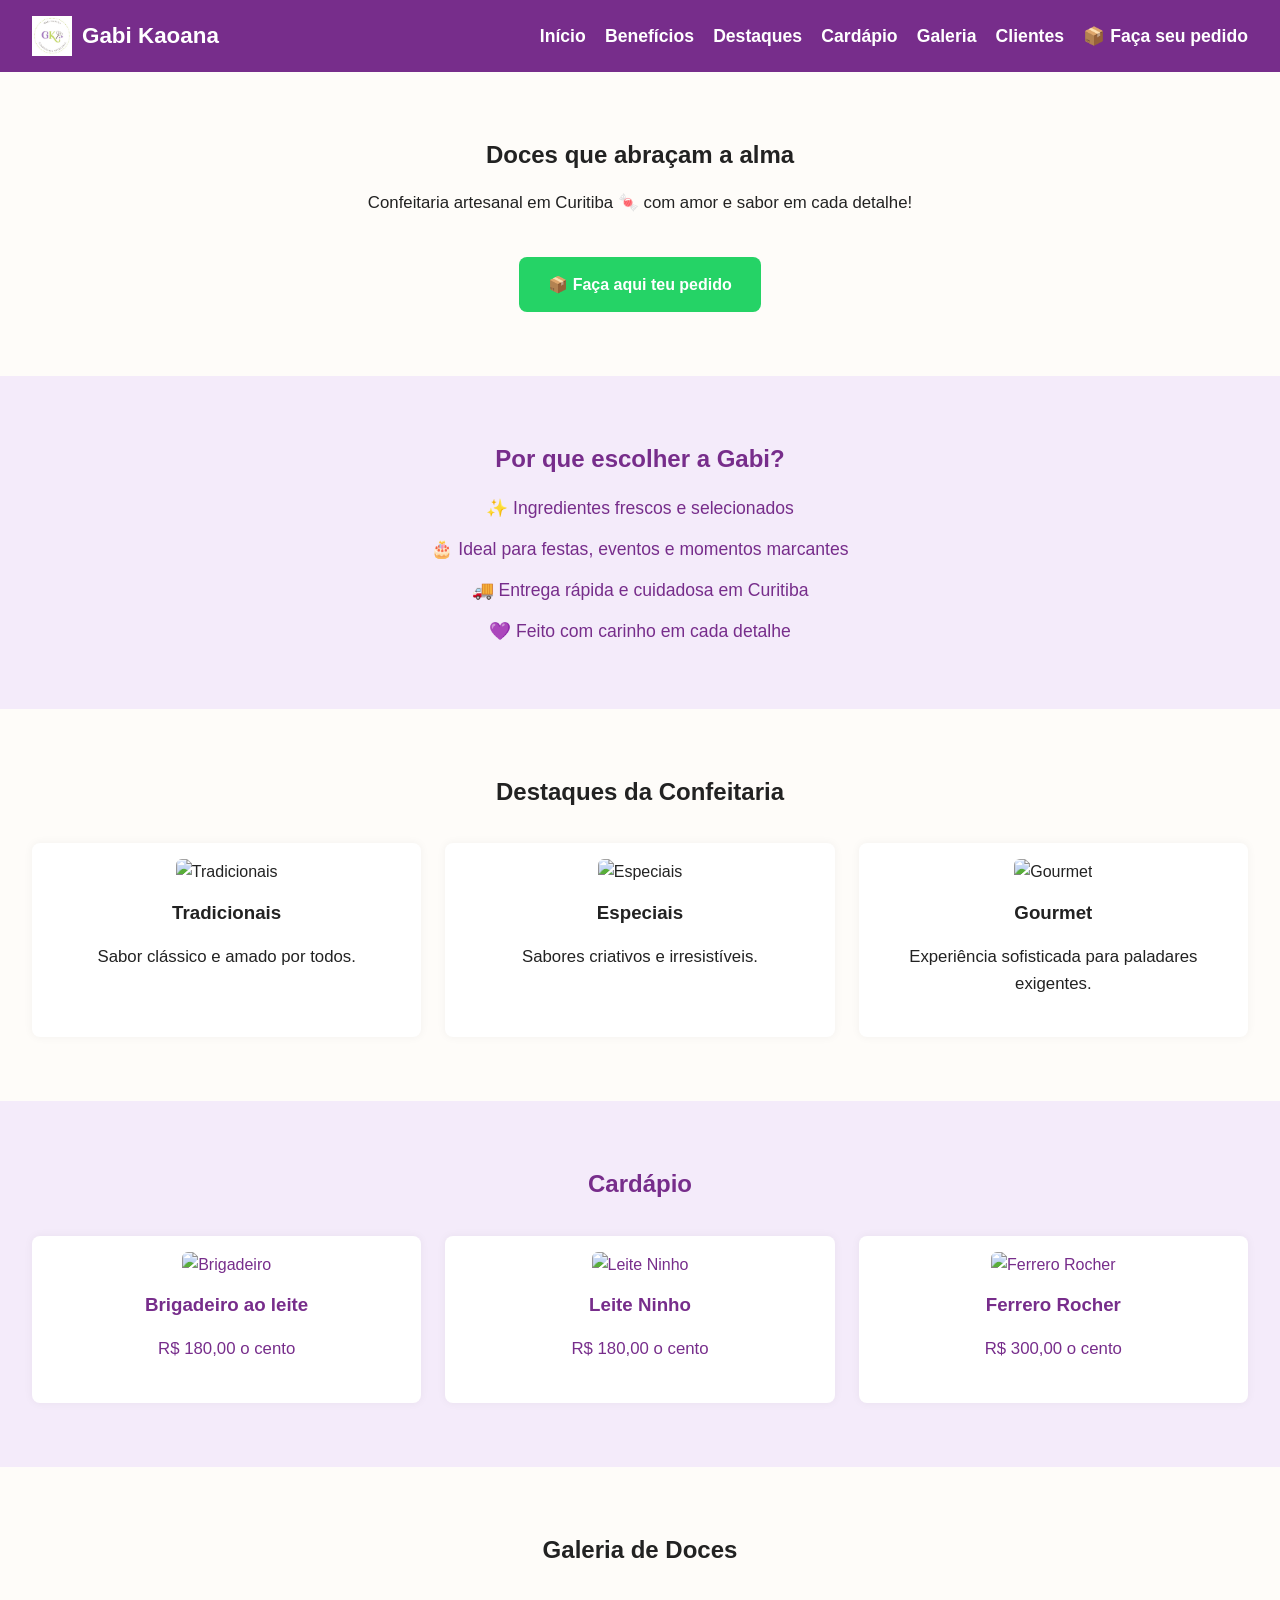
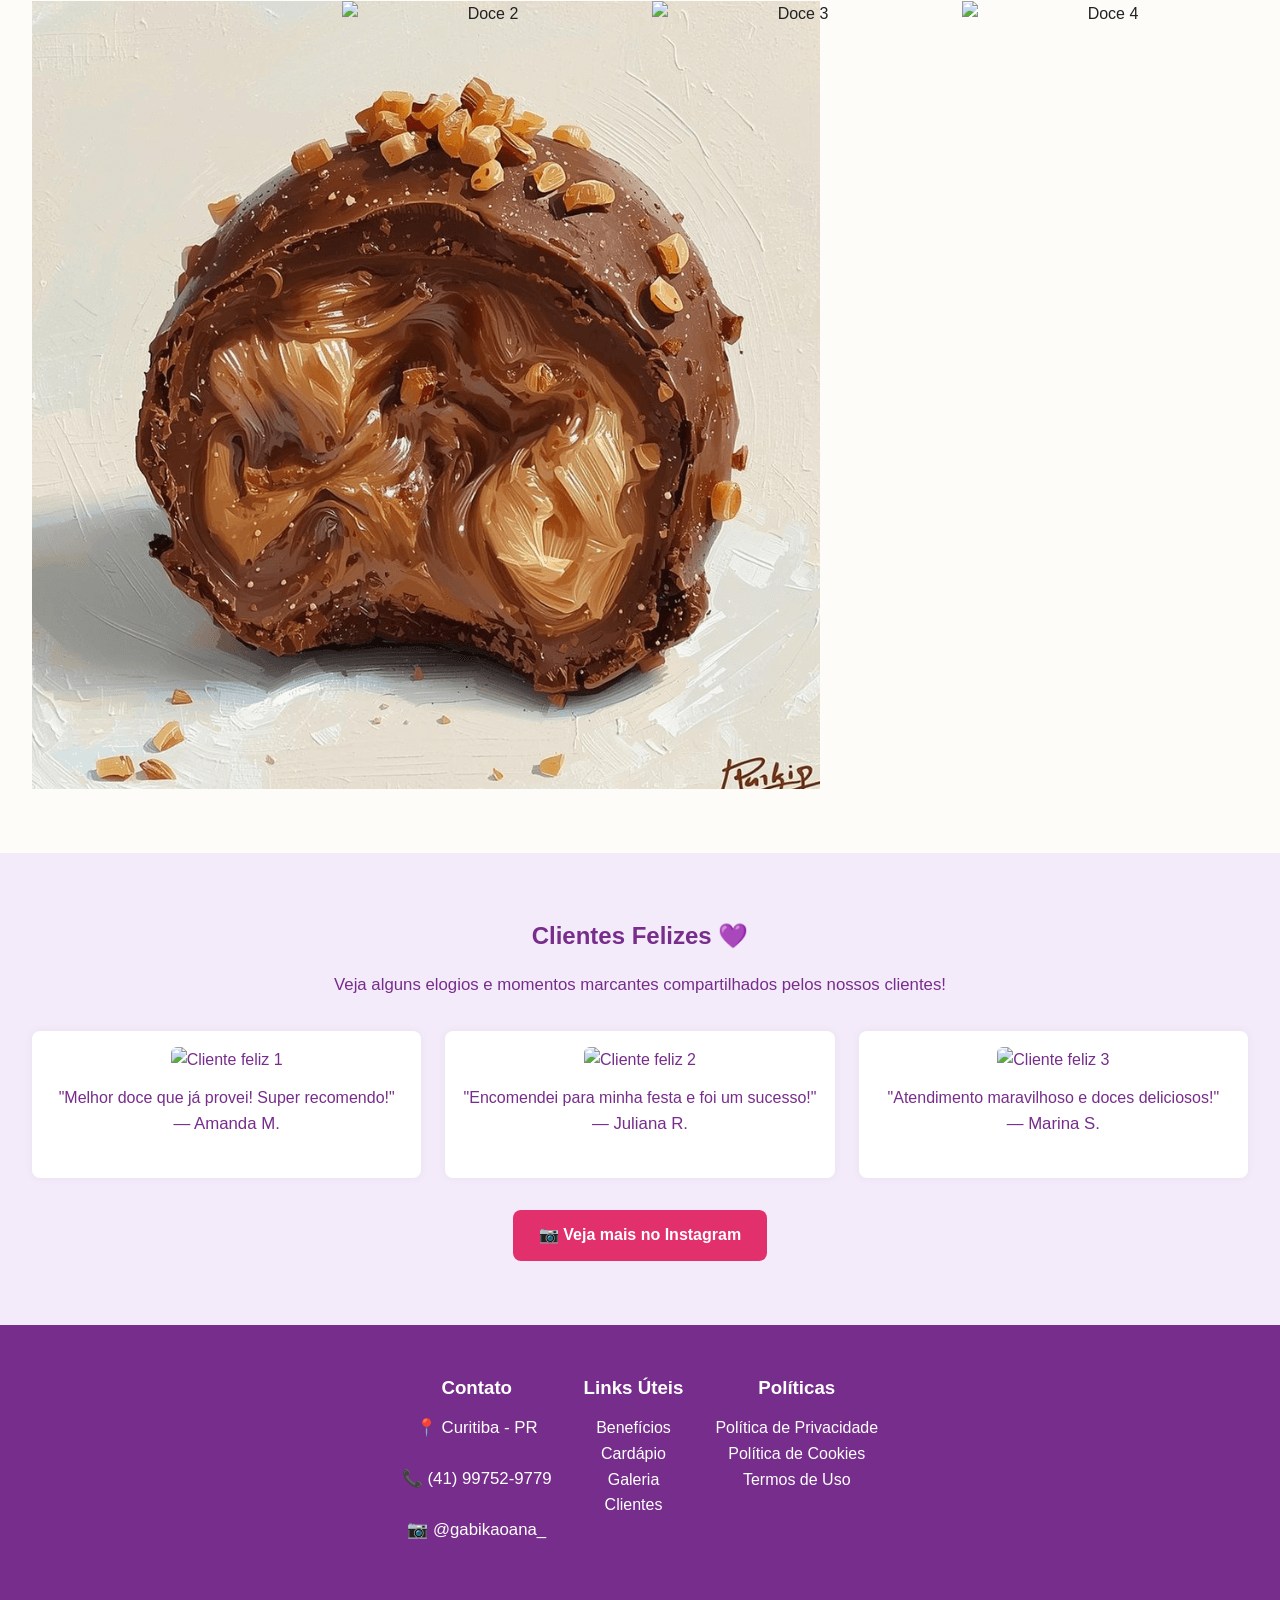
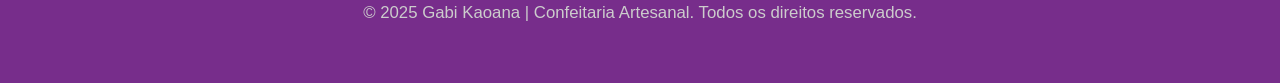
==== commit fd203a6a: "🚀 Atualização completa: ajustes finais JS + estrutura" ====
--- a/index.html
+++ b/index.html
@@ -22,8 +22,8 @@
        ======================= -->
   <header class="topo">
     <a href="#inicio" class="logo-link">
-      <img src="/assets/doces/logo/" alt="Logo Gabi Kaoana" class="logo">
-      <span class="nome-logo">/span>
+      <img src="/assets/doces/logo/logo2.svg" alt="Logo Gabi Kaoana" class="logo">
+      <span class="nome-logo">Gabi Kaoana</span>
     </a>
 
     <!-- botão que abre/fecha o menu -->
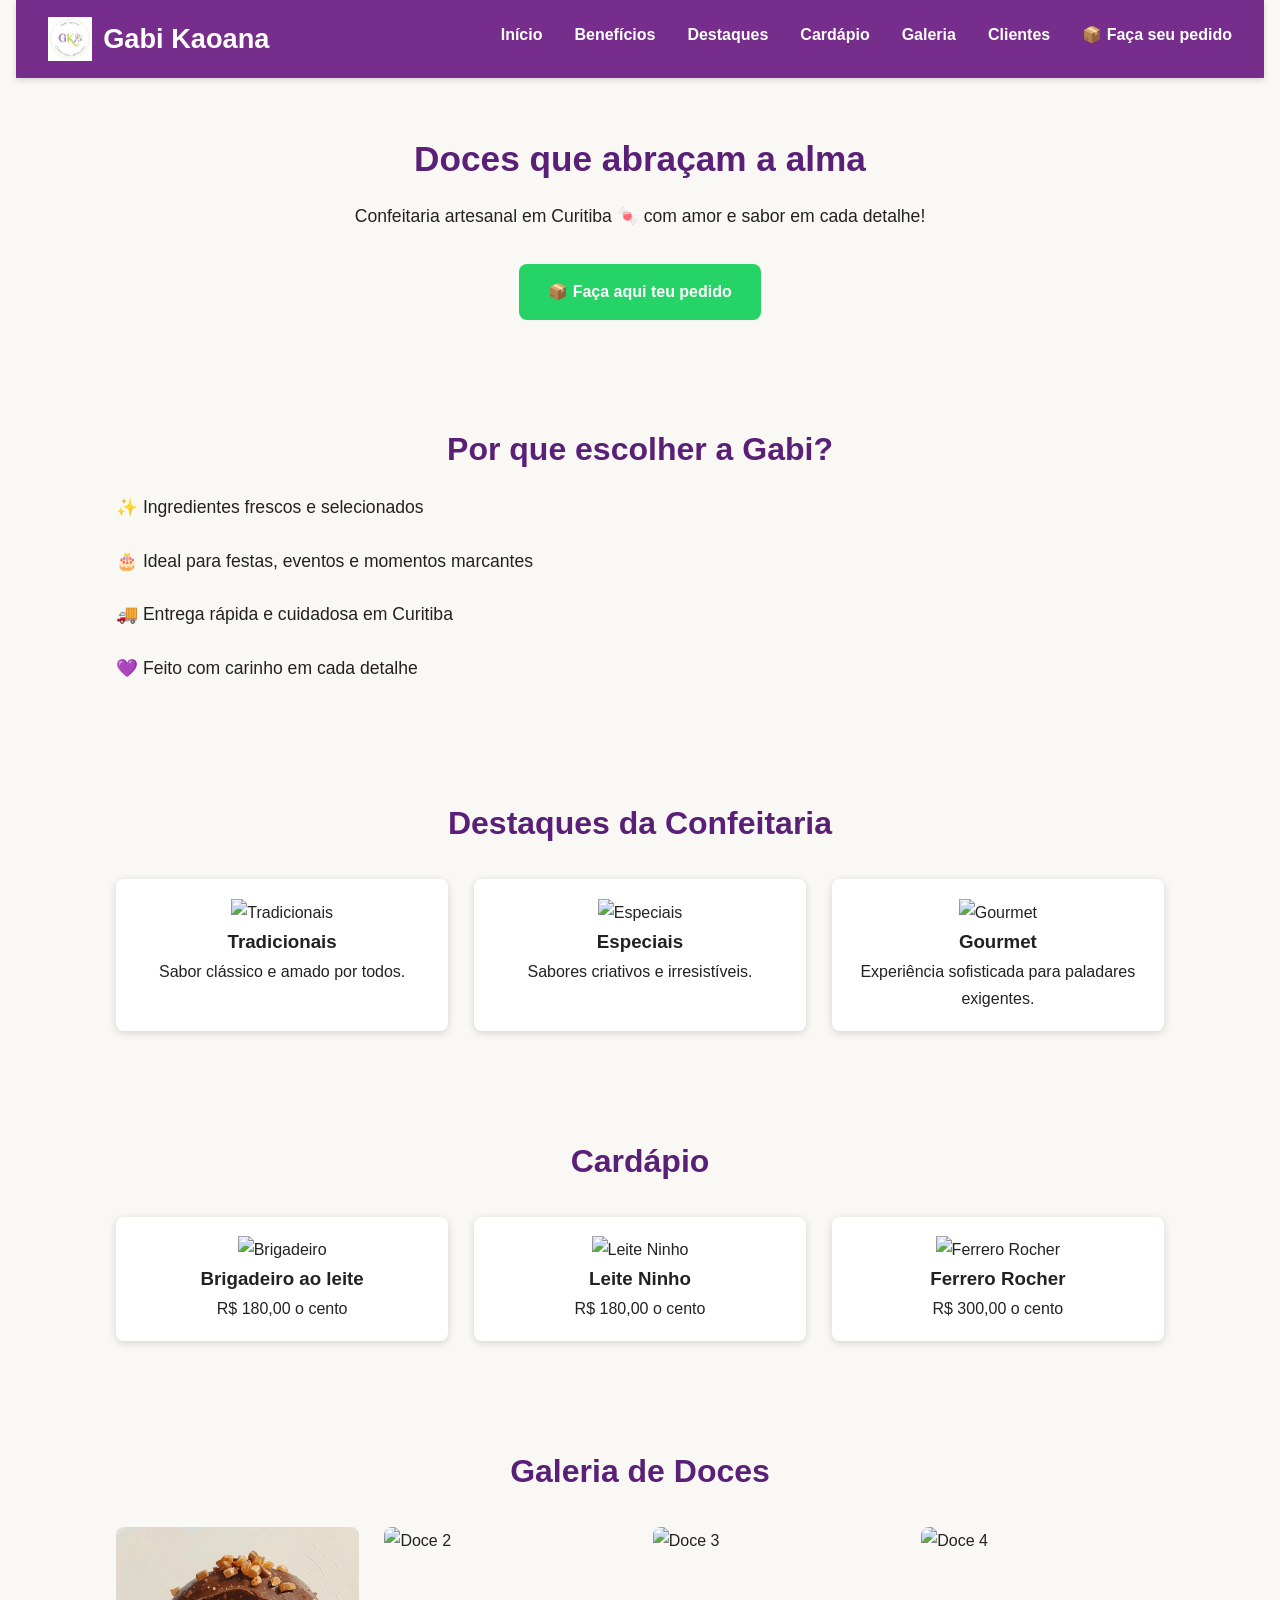
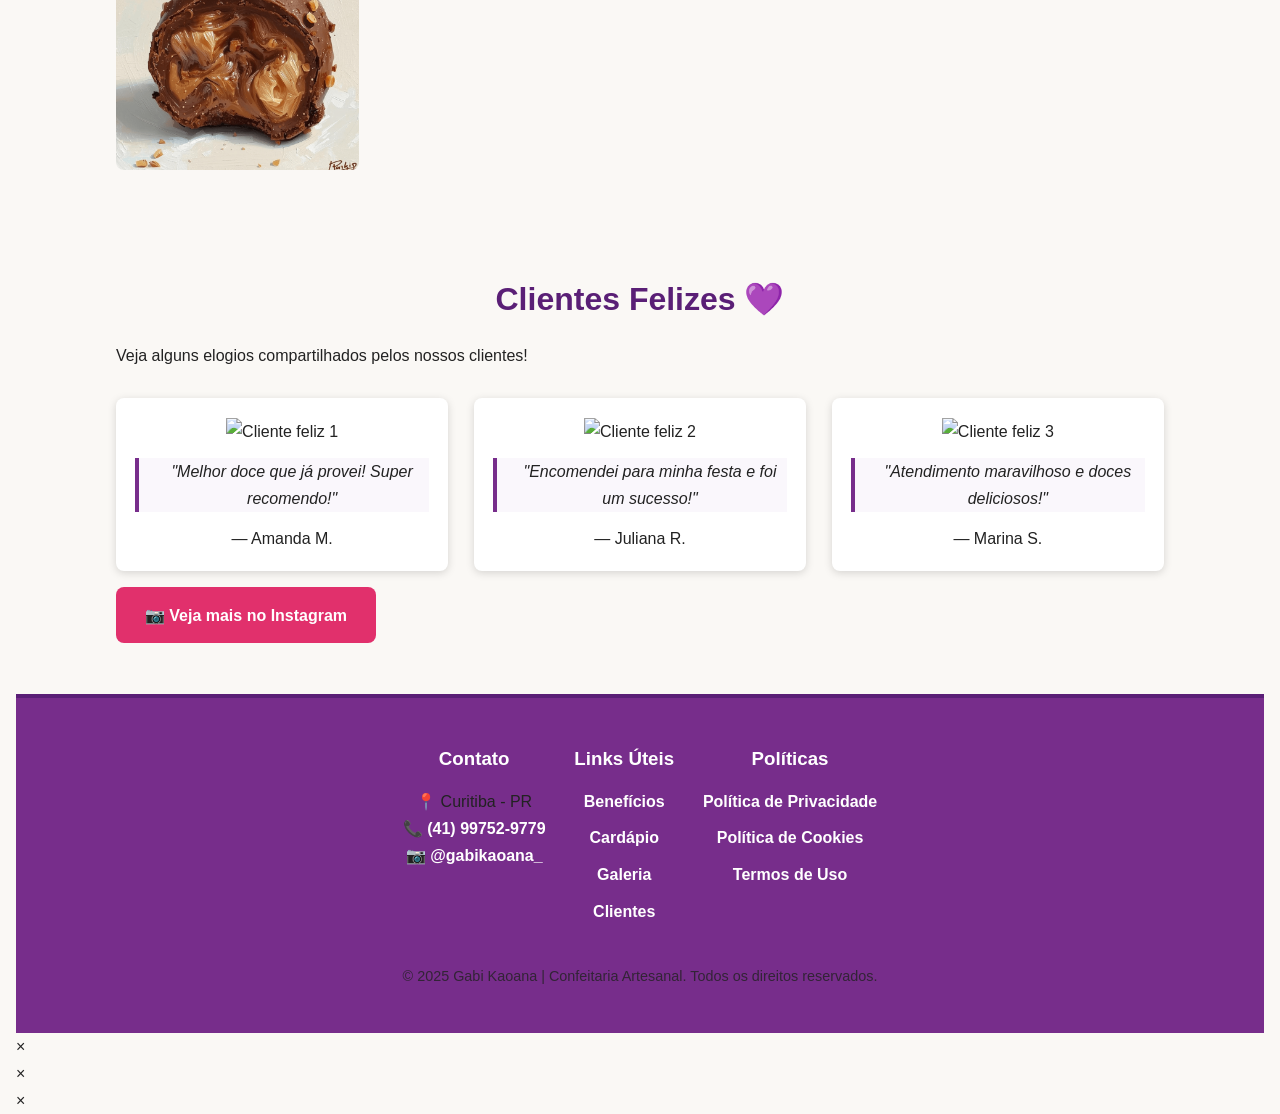
==== commit 0258c837: "fix: corrige estrutura de pastas e ajusta site" ====
--- a/index.html
+++ b/index.html
@@ -1,24 +1,21 @@
 <!DOCTYPE html>
 <html lang="pt-BR">
+
 <head>
   <meta charset="UTF-8" />
   <meta name="viewport" content="width=device-width, initial-scale=1.0" />
 
   <title>Gabi Kaoana | Confeitaria Artesanal em Curitiba</title>
-  <meta name="description" content="Doces artesanais com carinho em Curitiba. Brigadeiros, brownies e sobremesas personalizadas. Encomende via WhatsApp!">
-
-  <!-- OpenGraph (para preview nas redes sociais) -->
-  <meta property="og:title" content="Gabi Kaoana Confeitaria Artesanal">
-  <meta property="og:description" content="Doces artesanais em Curitiba. Faça aqui teu pedido pelo WhatsApp!">
-  <meta property="og:image" content="assets/logo.svg">
-
-  <link rel="icon" href="assets/favicon.ico">
+  <meta name="description"
+    content="Doces artesanais com carinho em Curitiba. Brigadeiros, brownies e sobremesas personalizadas. Encomende via WhatsApp!">
+
   <link rel="stylesheet" href="css/style.css">
 </head>
+
 <body>
 
   <!-- =======================
-       MENU (Slide Lateral)
+       MENU RESPONSIVO
        ======================= -->
   <header class="topo">
     <a href="#inicio" class="logo-link">
@@ -26,18 +23,26 @@
       <span class="nome-logo">Gabi Kaoana</span>
     </a>
 
-    <!-- botão que abre/fecha o menu -->
-    <button class="menu-toggle" id="menu-toggle">&#9776;</button>
+    <!-- botão hamburguer -->
+    <button class="menu-toggle" id="menu-toggle">
+  <span id="icon-open">&#9776;</span>
+  <span id="icon-close" style="display:none;">✕</span>
+</button>
+
+<nav class="menu-lateral" id="menu-list">
+  <ul></ul>
+</nav>
+
 
     <!-- menu lateral -->
     <nav class="menu-lateral" id="menu-list">
       <ul>
-        <li><a href="#inicio" onclick="closeSlideMenu()">Início</a></li>
-        <li><a href="#beneficios" onclick="closeSlideMenu()">Benefícios</a></li>
-        <li><a href="#destaques" onclick="closeSlideMenu()">Destaques</a></li>
-        <li><a href="#cardapio" onclick="closeSlideMenu()">Cardápio</a></li>
-        <li><a href="#galeria" onclick="closeSlideMenu()">Galeria</a></li>
-        <li><a href="#clientes" onclick="closeSlideMenu()">Clientes</a></li>
+        <li><a href="#inicio">Início</a></li>
+        <li><a href="#beneficios">Benefícios</a></li>
+        <li><a href="#destaques">Destaques</a></li>
+        <li><a href="#cardapio">Cardápio</a></li>
+        <li><a href="#galeria">Galeria</a></li>
+        <li><a href="#clientes">Clientes</a></li>
         <li><a href="https://api.whatsapp.com/send?phone=5541997529779" target="_blank">📦 Faça seu pedido</a></li>
       </ul>
     </nav>
@@ -49,7 +54,8 @@
   <section id="inicio" class="secao clara hero">
     <h1>Doces que abraçam a alma</h1>
     <p>Confeitaria artesanal em Curitiba 🍬 com amor e sabor em cada detalhe!</p>
-    <a href="https://api.whatsapp.com/send?phone=5541997529779" class="btn-whatsapp" target="_blank">📦 Faça aqui teu pedido</a>
+    <a href="https://api.whatsapp.com/send?phone=5541997529779" class="btn-whatsapp" target="_blank">📦 Faça aqui
+      teu pedido</a>
   </section>
 
   <!-- =======================
@@ -119,7 +125,7 @@
   <section id="galeria" class="secao clara galeria">
     <h2>Galeria de Doces</h2>
     <div class="grid-galeria">
-      <img src="/assets/doces/doce1.png" alt="Doce 1">
+      <img src="assets/doces/doce1.png" alt="Doce 1">
       <img src="assets/doces/doce2.webp" alt="Doce 2">
       <img src="assets/doces/doce3.webp" alt="Doce 3">
       <img src="assets/doces/doce4.webp" alt="Doce 4">
@@ -127,11 +133,11 @@
   </section>
 
   <!-- =======================
-       CLIENTES FELIZES
+       CLIENTES
        ======================= -->
   <section id="clientes" class="secao escura">
     <h2>Clientes Felizes 💜</h2>
-    <p>Veja alguns elogios e momentos marcantes compartilhados pelos nossos clientes!</p>
+    <p>Veja alguns elogios compartilhados pelos nossos clientes!</p>
     <div class="grid-clientes">
       <div class="card-cliente">
         <img src="assets/clientes/cliente1.jpg" alt="Cliente feliz 1">
@@ -150,6 +156,8 @@
       </div>
     </div>
 
+    
+
     <a href="https://www.instagram.com/gabikaoana_" class="btn-instagram" target="_blank">📷 Veja mais no Instagram</a>
   </section>
 
@@ -158,14 +166,13 @@
        ======================= -->
   <footer class="footer-principal">
     <div class="footer-conteudo">
-
       <div class="footer-col">
         <h3>Contato</h3>
         <p>📍 Curitiba - PR</p>
-        <p>📞 <a href="https://api.whatsapp.com/send?phone=5541997529779" target="_blank">(41) 99752‑9779</a></p>
+        <p>📞 <a href="https://api.whatsapp.com/send?phone=5541997529779"
+            target="_blank">(41) 99752‑9779</a></p>
         <p>📷 <a href="https://www.instagram.com/gabikaoana_" target="_blank">@gabikaoana_</a></p>
       </div>
-
       <div class="footer-col">
         <h3>Links Úteis</h3>
         <ul>
@@ -175,7 +182,6 @@
           <li><a href="#clientes">Clientes</a></li>
         </ul>
       </div>
-
       <div class="footer-col">
         <h3>Políticas</h3>
         <ul>
@@ -184,7 +190,6 @@
           <li><a href="#" onclick="openModal('termos-uso')">Termos de Uso</a></li>
         </ul>
       </div>
-
     </div>
 
     <div class="footer-copy">
@@ -193,7 +198,7 @@
   </footer>
 
   <!-- =======================
-       BOTÃO VOLTAR AO TOPO
+       VOLTAR AO TOPO
        ======================= -->
   <button id="voltar-topo">⬆️</button>
 
@@ -203,34 +208,22 @@
   <div class="modal hidden" id="politica-privacidade">
     <div class="modal-content">
       <span class="modal-close" onclick="closeModal('politica-privacidade')">&times;</span>
-      <h2>Política de Privacidade</h2>
-      <p>
-        Nós coletamos apenas informações necessárias para melhorar sua experiência,
-        sempre com respeito e segurança, e nunca compartilhamos dados sem consentimento.
-      </p>
     </div>
   </div>
 
   <div class="modal hidden" id="politica-cookies">
     <div class="modal-content">
       <span class="modal-close" onclick="closeModal('politica-cookies')">&times;</span>
-      <h2>Política de Cookies</h2>
-      <p>
-        Utilizamos cookies para melhorar sua navegação. Você pode desativar cookies nas configurações do navegador.
-      </p>
     </div>
   </div>
 
   <div class="modal hidden" id="termos-uso">
     <div class="modal-content">
       <span class="modal-close" onclick="closeModal('termos-uso')">&times;</span>
-      <h2>Termos de Uso</h2>
-      <p>
-        Ao usar este site, você concorda com estes termos de uso e com o uso responsável conforme legislação vigente.
-      </p>
     </div>
   </div>
 
   <script src="js/main.js"></script>
 </body>
-</html>+
+</html>
--- a/css/style.css
+++ b/css/style.css
@@ -1,24 +1,26 @@
-/* ====================
+/* =========================
    VARIÁVEIS DE CORES
-==================== */
+   ========================= */
 :root {
-  --roxo: #772d8b;
-  --roxo-claro: #ab57c9;
-  --claro: #fefcf9;
-  --escuro: #333;
-  --texto: #222;
-  --texto-invertido: #fff;
-  --verde-whatsapp: #25d366;
-  --rosa-instagram: #e1306c;
-}
-
-/* ====================
-   RESET
-==================== */
+  --cor-topo: #772d8b;               /* roxo escuro */
+  --cor-topo-texto: #ffffff;         /* branco para textos no topo */
+  --cor-fundo: #faf8f5;              /* fundo suave */
+  --cor-texto: #222222;              /* texto principal */
+  --cor-destaque: #5a1f76;           /* destaque de títulos */
+  --cor-botao-whatsapp: #25d366;
+  --cor-botao-whatsapp-hover: #1da851;
+  --cor-instagram: #e1306c;
+  --sombra: rgba(0, 0, 0, 0.15);
+}
+
+/* =========================
+   RESET GLOBAL
+   ========================= */
 * {
   margin: 0;
   padding: 0;
   box-sizing: border-box;
+  transition: all 0.3s ease-in-out;
 }
 
 html {
@@ -26,316 +28,352 @@
 }
 
 body {
-  font-family: 'Segoe UI', sans-serif;
-  background: var(--claro);
-  color: var(--texto);
-  line-height: 1.6;
+  font-family: "Segoe UI", sans-serif;
+  background: var(--cor-fundo);
+  color: var(--cor-texto);
+  line-height: 1.7;
+  font-size: 16px;
+  overflow-x: hidden;
+  padding: 0 1rem;
+}
+
+/* Remove marcadores de lista globalmente */
+ul, ol {
+  list-style: none;
+  padding-left: 0;
+}
+
+li {
+  margin-bottom: 0.6rem;
 }
 
 a {
+  text-decoration: none;
   color: inherit;
-  text-decoration: none;
-}
-
-ul {
-  list-style: none;
-}
-
-/* ====================
-   TOPO / HEADER
-==================== */
+}
+
+/* =========================
+   HEADER / MENU
+   ========================= */
 .topo {
-  background: var(--roxo);
-  color: var(--texto-invertido);
+  background: var(--cor-topo);
+  color: var(--cor-topo-texto);
   padding: 1rem 2rem;
   display: flex;
+  justify-content: space-between;
   align-items: center;
-  justify-content: space-between;
   position: sticky;
   top: 0;
-  z-index: 999;
+  z-index: 1000;
+  box-shadow: 0 2px 6px var(--sombra);
+  animation: fadeDown 0.4s ease;
+}
+
+/* pequeno efeito ao aparecer */
+@keyframes fadeDown {
+  from { opacity: 0; transform: translateY(-8px); }
+  to { opacity: 1; transform: translateY(0); }
 }
 
 .logo-link {
   display: flex;
   align-items: center;
+  gap: 0.7rem;
 }
 
 .logo {
-  height: 40px;
-  margin-right: 10px;
+  width: 44px;
+  height: auto;
 }
 
 .nome-logo {
-  font-size: 1.4rem;
-  font-weight: 700;
-}
-
-/* ====================
-   MENU LATERAL (Mobile)
-==================== */
+  font-size: 1.7rem;
+  font-weight: bold;
+}
+
+/* menu hamburger */
+.menu-toggle {
+  font-size: 2rem;
+  background: transparent;
+  border: none;
+  color: var(--cor-topo-texto);
+  cursor: pointer;
+}
+
 .menu-lateral {
-  display: none;
   position: fixed;
   top: 0;
   right: -100%;
-  width: 250px;
+  width: 260px;
   height: 100vh;
-  background: var(--roxo);
+  background: var(--cor-topo);
+  padding: 2rem 1.4rem;
+  display: flex;
   flex-direction: column;
-  padding: 2rem;
-  transition: right 0.3s ease-in-out;
+  gap: 1.6rem;
   z-index: 999;
 }
 
-.menu-lateral ul {
-  display: flex;
-  flex-direction: column;
-  gap: 1.2rem;
+.menu-lateral.show {
+  right: 0;
 }
 
 .menu-lateral a {
-  color: var(--texto-invertido);
+  color: var(--cor-topo-texto);
   font-size: 1.1rem;
-  font-weight: 500;
-  transition: color 0.2s ease;
+  font-weight: 600;
 }
 
 .menu-lateral a:hover {
-  color: var(--roxo-claro);
-}
-
-.menu-toggle {
-  font-size: 1.8rem;
-  background: transparent;
-  border: none;
-  color: var(--texto-invertido);
-  cursor: pointer;
-  display: block;
-  z-index: 1001;
-}
-
-/* Abrir menu */
-.menu-aberto {
-  right: 0;
-}
-
-/* ====================
-   RESPONSIVO - DESKTOP
-==================== */
+  color: #ffe6ff;
+  transform: translateX(4px);
+}
+
+/* desktop menu fixo */
+/* =========================
+   MENU HORIZONTAL NO DESKTOP
+   ========================= */
 @media (min-width: 768px) {
-  .menu-lateral {
-    position: static;
-    display: flex !important;
-    height: auto;
-    width: auto;
-    background: transparent;
-    flex-direction: row;
-    align-items: center;
-    gap: 2rem;
-    padding: 0;
-  }
-
-  .menu-lateral ul {
-    flex-direction: row;
-  }
-
+
+  /* Esconde o botão hamburguer */
   .menu-toggle {
     display: none;
   }
 
+  /* Força o menu a ser horizontal */
+  .menu-lateral {
+    display: flex !important;
+    flex-direction: row !important;
+    justify-content: flex-end !important;
+    align-items: center !important;
+    position: relative !important;
+    right: 0 !important;
+    background: transparent !important;
+    padding: 0 !important;
+    width: auto !important;
+    height: auto !important;
+  }
+
+  /* Itens do menu alinhados na horizontal */
+  .menu-lateral ul {
+    display: flex !important;
+    flex-direction: row !important;
+    gap: 2rem !important;
+  }
+
+  /* Links com espaço e tamanho confortável */
   .menu-lateral a {
-    color: var(--texto-invertido);
-    font-weight: bold;
-  }
-}
-
-/* ====================
-   SESSÕES GERAIS
-==================== */
+    font-size: 1rem;
+    font-weight: 600;
+    padding: 0.3rem 0;
+  }
+}
+
+
+/* =========================
+   SEÇÕES
+   ========================= */
 .secao {
-  padding: 4rem 2rem;
-  text-align: center;
-}
-
-.secao.clara {
-  background: var(--claro);
-  color: var(--texto);
-}
-
-.secao.escura {
-  background: #f4ebfa;
-  color: var(--roxo);
-}
-
-h1, h2, h3 {
+  padding: 3.2rem 1rem;
+  max-width: 1080px;
+  margin: 0 auto;
+}
+
+.secao.hero {
+  text-align: center;
+}
+
+.secao.hero h1 {
+  color: var(--cor-destaque);
+  font-size: 2.2rem;
+  margin-bottom: 0.8rem;
+}
+
+.secao.hero p {
+  font-size: 1.1rem;
   margin-bottom: 1rem;
-  font-weight: bold;
+}
+
+h2 {
+  color: var(--cor-destaque);
+  font-size: 2rem;
+  margin-bottom: 1rem;
+  text-align: center;
 }
 
 p {
-  max-width: 700px;
-  margin: 0 auto 1.5rem;
-  font-size: 1.05rem;
-}
-
-/* ====================
+  color: var(--cor-texto);
+}
+
+/* destaque em blockquote */
+blockquote {
+  font-style: italic;
+  padding-left: 1rem;
+  border-left: 4px solid var(--cor-topo);
+  background: #faf7fc;
+  margin: 0.8rem 0;
+}
+
+/* =========================
    BOTÕES
-==================== */
-a.btn-whatsapp {
-  background: var(--verde-whatsapp);
-  color: white;
+   ========================= */
+.btn-whatsapp,
+.btn-instagram {
+  background: var(--cor-botao-whatsapp);
+  color: #fff;
   padding: 0.9rem 1.8rem;
   border-radius: 8px;
-  font-weight: bold;
+  font-weight: 700;
+  text-align: center;
   display: inline-block;
   margin-top: 1rem;
-  transition: background 0.3s;
-}
-
-a.btn-whatsapp:hover {
-  background: #1ebe5c;
-}
-
-a.btn-instagram {
-  background: var(--rosa-instagram);
-  color: white;
-  padding: 0.8rem 1.6rem;
-  border-radius: 8px;
-  font-weight: bold;
-  margin-top: 2rem;
-  display: inline-block;
-}
-
-/* ====================
+}
+
+.btn-whatsapp:hover {
+  background: var(--cor-botao-whatsapp-hover);
+  transform: scale(1.05);
+}
+
+.btn-instagram {
+  background: var(--cor-instagram);
+}
+
+.btn-instagram:hover {
+  background: #c71d55;
+  transform: scale(1.05);
+}
+
+/* =========================
+   BENEFÍCIOS
+   ========================= */
+.beneficios-lista {
+  display: flex;
+  flex-direction: column;
+  gap: 0.9rem;
+  font-size: 1.1rem;
+}
+
+/* =========================
    GRIDS
-==================== */
+   ========================= */
 .grid-destaques,
 .grid-cardapio,
-.grid-clientes,
-.grid-galeria {
+.grid-galeria,
+.grid-clientes {
   display: grid;
+  gap: 1.6rem;
+  margin-top: 1.8rem;
   grid-template-columns: repeat(auto-fit, minmax(220px, 1fr));
-  gap: 1.5rem;
-  margin-top: 2rem;
-}
-
+}
+
+.grid-galeria img {
+  width: 100%;
+  border-radius: 8px;
+  transition: transform 0.3s ease;
+}
+
+.grid-galeria img:hover {
+  transform: scale(1.04);
+}
+
+/* =========================
+   CARDS
+   ========================= */
 .card-destaque,
 .card-cardapio,
 .card-cliente {
-  background: white;
+  background: #ffffff;
   border-radius: 8px;
-  padding: 1rem;
-  box-shadow: 0 0 10px rgba(0,0,0,0.05);
-}
-
-.card-destaque img,
-.card-cardapio img,
-.card-cliente img {
-  max-width: 100%;
-  border-radius: 6px;
-  margin-bottom: 0.8rem;
-}
-
-/* ====================
-   BENEFÍCIOS
-==================== */
-.beneficios-lista {
-  display: flex;
-  flex-direction: column;
-  gap: 0.8rem;
-  font-size: 1.1rem;
-  font-weight: 500;
-}
-
-/* ====================
-   FOOTER
-==================== */
+  padding: 1.2rem;
+  box-shadow: 0 2px 8px var(--sombra);
+  text-align: center;
+}
+
+.card-destaque:hover,
+.card-cardapio:hover,
+.card-cliente:hover {
+  transform: translateY(-4px);
+  box-shadow: 0 4px 14px var(--sombra);
+}
+
+/* =========================
+   RODAPÉ
+   ========================= */
 .footer-principal {
-  background: var(--roxo);
-  color: var(--texto-invertido);
-  padding: 3rem 2rem 2rem;
-  text-align: center;
+  background: var(--cor-topo);
+  color: var(--cor-topo-texto);
+  padding: 2.8rem 1rem;
+  text-align: center;
+  border-top: 4px solid var(--cor-destaque);
 }
 
 .footer-conteudo {
   display: flex;
   flex-wrap: wrap;
   justify-content: center;
-  gap: 2rem;
+  gap: 1.8rem;
 }
 
 .footer-col h3 {
+  font-weight: bold;
   margin-bottom: 0.8rem;
 }
 
 .footer-col a {
-  color: var(--texto-invertido);
-  font-weight: 500;
+  color: var(--cor-topo-texto);
+  font-weight: 600;
+  transition: 0.3s;
+}
+
+.footer-col a:hover {
+  color: #ffccff;
+  text-decoration: underline;
 }
 
 .footer-copy {
-  margin-top: 2rem;
+  margin-top: 1.8rem;
   font-size: 0.9rem;
-  color: #ccc;
-}
-
-/* ====================
-   MODAIS
-==================== */
-.modal {
-  position: fixed;
-  top: 0;
-  left: 0;
-  width: 100%;
-  height: 100%;
-  background: rgba(20, 20, 20, 0.8);
-  display: flex;
-  align-items: center;
-  justify-content: center;
-  z-index: 1000;
-}
-
-.modal-content {
-  background: #fff;
-  padding: 2rem;
-  border-radius: 10px;
-  width: 90%;
-  max-width: 500px;
-  position: relative;
-}
-
-.modal-close {
-  position: absolute;
-  top: 14px;
-  right: 14px;
-  font-size: 1.5rem;
-  cursor: pointer;
-  color: var(--escuro);
-}
-
-.hidden {
-  display: none;
-}
-
-/* ====================
-   VOLTAR AO TOPO
-==================== */
+  opacity: 0.8;
+}
+
+/* =========================
+   BOTÃO VOLTAR AO TOPO
+   ========================= */
 #voltar-topo {
   position: fixed;
-  bottom: 30px;
-  right: 30px;
-  background: var(--roxo);
-  color: white;
-  border: none;
+  bottom: 24px;
+  right: 24px;
+  background: var(--cor-botao-whatsapp);
+  color: #fff;
+  padding: 0.7rem 1rem;
+  border-radius: 50%;
   font-size: 1.4rem;
-  padding: 0.6rem 1rem;
-  border-radius: 50px;
+  display: none;
   cursor: pointer;
-  display: none;
-  z-index: 1000;
+  box-shadow: 0 3px 10px var(--sombra);
 }
 
 #voltar-topo:hover {
-  background: var(--roxo-claro);
-}
+  background: var(--cor-botao-whatsapp-hover);
+  transform: scale(1.15);
+}
+
+/* =========================
+   RESPONSIVIDADE
+   ========================= */
+@media (max-width: 768px) {
+  .secao {
+    padding: 2rem 0;
+  }
+
+  h2 {
+    font-size: 1.8rem;
+  }
+}
+
+.fade-in {
+  opacity: 1;
+  transform: translateY(0);
+  transition: opacity 0.6s ease-out, transform 0.6s ease-out;
+}
+
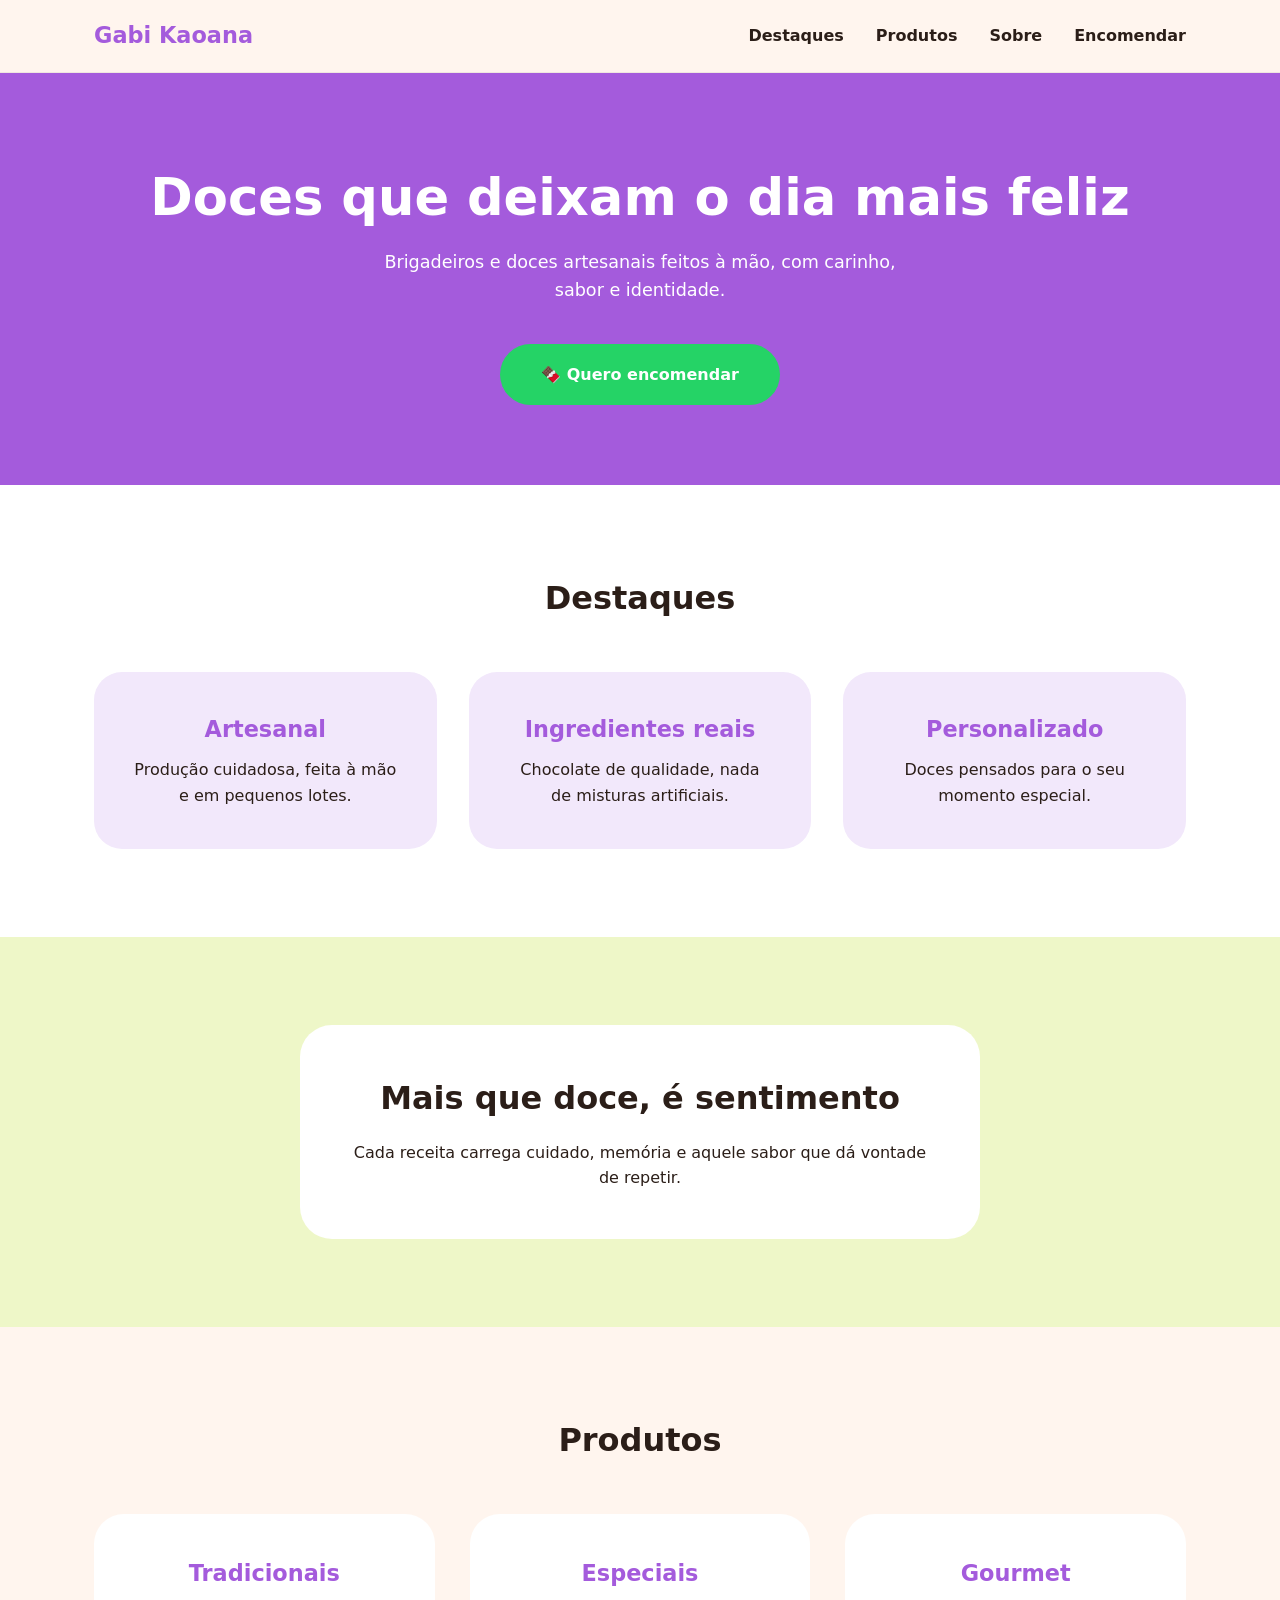
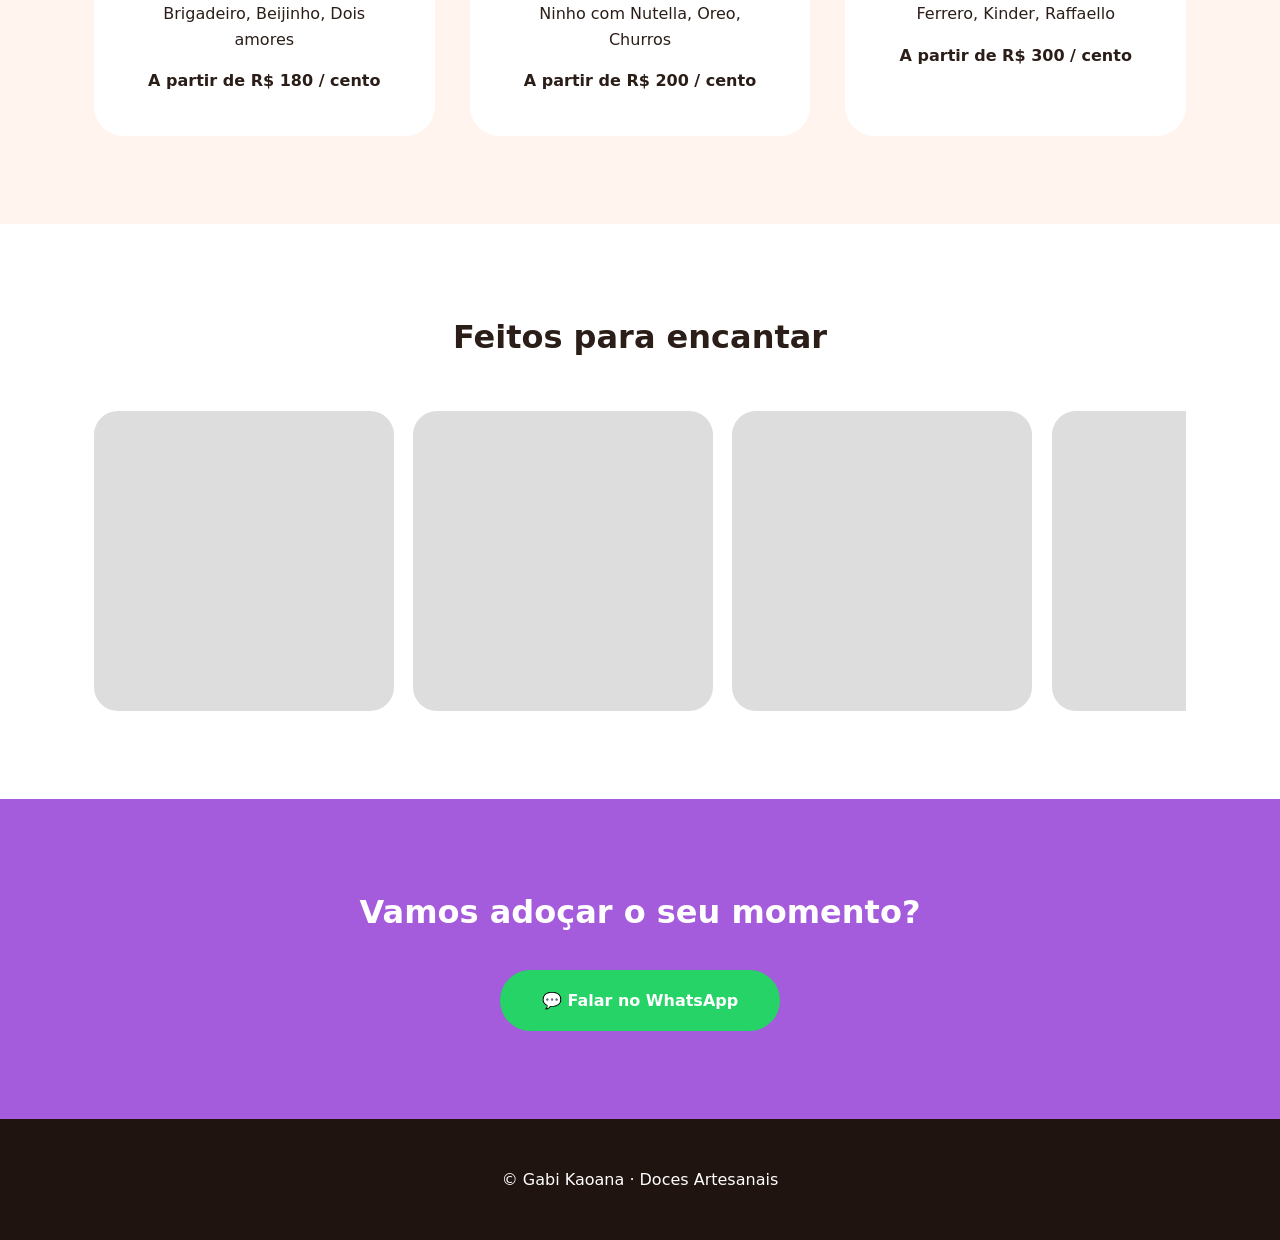
==== commit 47b2d273: "feat: atualiza layout, css e imagens" ====
--- a/index.html
+++ b/index.html
@@ -1,229 +1,185 @@
 <!DOCTYPE html>
 <html lang="pt-BR">
-
 <head>
   <meta charset="UTF-8" />
-  <meta name="viewport" content="width=device-width, initial-scale=1.0" />
+  <meta name="viewport" content="width=device-width, initial-scale=1" />
 
-  <title>Gabi Kaoana | Confeitaria Artesanal em Curitiba</title>
-  <meta name="description"
-    content="Doces artesanais com carinho em Curitiba. Brigadeiros, brownies e sobremesas personalizadas. Encomende via WhatsApp!">
+  <title>Gabi Kaoana | Doces Artesanais</title>
+
+  <!-- SEO -->
+  <meta name="description" content="Doces artesanais feitos com carinho. Brigadeiros, doces gourmet e personalizados.">
+  <meta name="keywords" content="doces artesanais, brigadeiro gourmet, confeitaria, Gabi Kaoana">
 
   <link rel="stylesheet" href="css/style.css">
 </head>
 
 <body>
 
-  <!-- =======================
-       MENU RESPONSIVO
-       ======================= -->
-  <header class="topo">
-    <a href="#inicio" class="logo-link">
-      <img src="/assets/doces/logo/logo2.svg" alt="Logo Gabi Kaoana" class="logo">
-      <span class="nome-logo">Gabi Kaoana</span>
+<!-- ================= HEADER ================= -->
+<header class="site-header">
+  <div class="container header-inner">
+
+    <div class="logo">
+      <span>Gabi Kaoana</span>
+    </div>
+
+    <!-- Menu Desktop -->
+    <nav class="menu-desktop">
+      <a href="#destaques">Destaques</a>
+      <a href="#produtos">Produtos</a>
+      <a href="#sobre">Sobre</a>
+      <a href="#contato" class="menu-cta">Encomendar</a>
+    </nav>
+
+    <!-- Burger Mobile -->
+    <button class="menu-toggle" id="menuToggle" aria-label="Abrir menu">
+      ☰
+    </button>
+
+  </div>
+</header>
+
+<!-- ================= MENU MOBILE ================= -->
+<nav class="menu-mobile" id="menuMobile">
+  <a href="#destaques">Destaques</a>
+  <a href="#produtos">Produtos</a>
+  <a href="#sobre">Sobre</a>
+  <a href="#contato" class="menu-mobile-cta">💬 WhatsApp</a>
+</nav>
+
+<!-- ================= HERO ================= -->
+<section class="hero">
+  <div class="container hero-content">
+
+    <h1>Doces que deixam o dia mais feliz</h1>
+
+    <p>
+      Brigadeiros e doces artesanais feitos à mão,
+      com carinho, sabor e identidade.
+    </p>
+
+    <a href="#contato" class="btn-primary">
+      🍫 Quero encomendar
     </a>
 
-    <!-- botão hamburguer -->
-    <button class="menu-toggle" id="menu-toggle">
-  <span id="icon-open">&#9776;</span>
-  <span id="icon-close" style="display:none;">✕</span>
-</button>
+  </div>
+</section>
 
-<nav class="menu-lateral" id="menu-list">
-  <ul></ul>
-</nav>
+<!-- ================= DESTAQUES (CARDS VERTICAIS) ================= -->
+<section id="destaques" class="section section-highlight">
+  <div class="container">
 
+    <h2>Destaques</h2>
 
-    <!-- menu lateral -->
-    <nav class="menu-lateral" id="menu-list">
-      <ul>
-        <li><a href="#inicio">Início</a></li>
-        <li><a href="#beneficios">Benefícios</a></li>
-        <li><a href="#destaques">Destaques</a></li>
-        <li><a href="#cardapio">Cardápio</a></li>
-        <li><a href="#galeria">Galeria</a></li>
-        <li><a href="#clientes">Clientes</a></li>
-        <li><a href="https://api.whatsapp.com/send?phone=5541997529779" target="_blank">📦 Faça seu pedido</a></li>
-      </ul>
-    </nav>
-  </header>
+    <div class="highlight-cards">
 
-  <!-- =======================
-       HERO
-       ======================= -->
-  <section id="inicio" class="secao clara hero">
-    <h1>Doces que abraçam a alma</h1>
-    <p>Confeitaria artesanal em Curitiba 🍬 com amor e sabor em cada detalhe!</p>
-    <a href="https://api.whatsapp.com/send?phone=5541997529779" class="btn-whatsapp" target="_blank">📦 Faça aqui
-      teu pedido</a>
-  </section>
+      <article class="highlight-card">
+        <h3>Artesanal</h3>
+        <p>Produção cuidadosa, feita à mão e em pequenos lotes.</p>
+      </article>
 
-  <!-- =======================
-       BENEFÍCIOS
-       ======================= -->
-  <section id="beneficios" class="secao escura">
-    <h2>Por que escolher a Gabi?</h2>
-    <ul class="beneficios-lista">
-      <li>✨ Ingredientes frescos e selecionados</li>
-      <li>🎂 Ideal para festas, eventos e momentos marcantes</li>
-      <li>🚚 Entrega rápida e cuidadosa em Curitiba</li>
-      <li>💜 Feito com carinho em cada detalhe</li>
-    </ul>
-  </section>
+      <article class="highlight-card">
+        <h3>Ingredientes reais</h3>
+        <p>Chocolate de qualidade, nada de misturas artificiais.</p>
+      </article>
 
-  <!-- =======================
-       DESTAQUES
-       ======================= -->
-  <section id="destaques" class="secao clara">
-    <h2>Destaques da Confeitaria</h2>
-    <div class="grid-destaques">
-      <div class="card-destaque">
-        <img src="assets/destaques/tradicional.webp" alt="Tradicionais">
-        <h3>Tradicionais</h3>
-        <p>Sabor clássico e amado por todos.</p>
-      </div>
-      <div class="card-destaque">
-        <img src="assets/destaques/especial.webp" alt="Especiais">
-        <h3>Especiais</h3>
-        <p>Sabores criativos e irresistíveis.</p>
-      </div>
-      <div class="card-destaque">
-        <img src="assets/destaques/gourmet.webp" alt="Gourmet">
-        <h3>Gourmet</h3>
-        <p>Experiência sofisticada para paladares exigentes.</p>
-      </div>
-    </div>
-  </section>
+      <article class="highlight-card">
+        <h3>Personalizado</h3>
+        <p>Doces pensados para o seu momento especial.</p>
+      </article>
 
-  <!-- =======================
-       CARDÁPIO
-       ======================= -->
-  <section id="cardapio" class="secao escura">
-    <h2>Cardápio</h2>
-    <div class="grid-cardapio">
-      <div class="card-cardapio">
-        <img src="assets/cardapio/brigadeiro.webp" alt="Brigadeiro">
-        <h3>Brigadeiro ao leite</h3>
-        <p>R$ 180,00 o cento</p>
-      </div>
-      <div class="card-cardapio">
-        <img src="assets/cardapio/leiteninho.webp" alt="Leite Ninho">
-        <h3>Leite Ninho</h3>
-        <p>R$ 180,00 o cento</p>
-      </div>
-      <div class="card-cardapio">
-        <img src="assets/cardapio/ferrero.webp" alt="Ferrero Rocher">
-        <h3>Ferrero Rocher</h3>
-        <p>R$ 300,00 o cento</p>
-      </div>
-    </div>
-  </section>
-
-  <!-- =======================
-       GALERIA
-       ======================= -->
-  <section id="galeria" class="secao clara galeria">
-    <h2>Galeria de Doces</h2>
-    <div class="grid-galeria">
-      <img src="assets/doces/doce1.png" alt="Doce 1">
-      <img src="assets/doces/doce2.webp" alt="Doce 2">
-      <img src="assets/doces/doce3.webp" alt="Doce 3">
-      <img src="assets/doces/doce4.webp" alt="Doce 4">
-    </div>
-  </section>
-
-  <!-- =======================
-       CLIENTES
-       ======================= -->
-  <section id="clientes" class="secao escura">
-    <h2>Clientes Felizes 💜</h2>
-    <p>Veja alguns elogios compartilhados pelos nossos clientes!</p>
-    <div class="grid-clientes">
-      <div class="card-cliente">
-        <img src="assets/clientes/cliente1.jpg" alt="Cliente feliz 1">
-        <blockquote>"Melhor doce que já provei! Super recomendo!"</blockquote>
-        <p>— Amanda M.</p>
-      </div>
-      <div class="card-cliente">
-        <img src="assets/clientes/cliente2.jpg" alt="Cliente feliz 2">
-        <blockquote>"Encomendei para minha festa e foi um sucesso!"</blockquote>
-        <p>— Juliana R.</p>
-      </div>
-      <div class="card-cliente">
-        <img src="assets/clientes/cliente3.jpg" alt="Cliente feliz 3">
-        <blockquote>"Atendimento maravilhoso e doces deliciosos!"</blockquote>
-        <p>— Marina S.</p>
-      </div>
     </div>
 
-    
+  </div>
+</section>
 
-    <a href="https://www.instagram.com/gabikaoana_" class="btn-instagram" target="_blank">📷 Veja mais no Instagram</a>
-  </section>
+<!-- ================= CARD CENTRAL (EMOÇÃO) ================= -->
+<section class="section section-center">
+  <div class="container">
 
-  <!-- =======================
-       FOOTER
-       ======================= -->
-  <footer class="footer-principal">
-    <div class="footer-conteudo">
-      <div class="footer-col">
-        <h3>Contato</h3>
-        <p>📍 Curitiba - PR</p>
-        <p>📞 <a href="https://api.whatsapp.com/send?phone=5541997529779"
-            target="_blank">(41) 99752‑9779</a></p>
-        <p>📷 <a href="https://www.instagram.com/gabikaoana_" target="_blank">@gabikaoana_</a></p>
-      </div>
-      <div class="footer-col">
-        <h3>Links Úteis</h3>
-        <ul>
-          <li><a href="#beneficios">Benefícios</a></li>
-          <li><a href="#cardapio">Cardápio</a></li>
-          <li><a href="#galeria">Galeria</a></li>
-          <li><a href="#clientes">Clientes</a></li>
-        </ul>
-      </div>
-      <div class="footer-col">
-        <h3>Políticas</h3>
-        <ul>
-          <li><a href="#" onclick="openModal('politica-privacidade')">Política de Privacidade</a></li>
-          <li><a href="#" onclick="openModal('politica-cookies')">Política de Cookies</a></li>
-          <li><a href="#" onclick="openModal('termos-uso')">Termos de Uso</a></li>
-        </ul>
-      </div>
+    <div class="center-card">
+      <h2>Mais que doce, é sentimento</h2>
+      <p>
+        Cada receita carrega cuidado, memória e aquele
+        sabor que dá vontade de repetir.
+      </p>
     </div>
 
-    <div class="footer-copy">
-      <p>© 2025 Gabi Kaoana | Confeitaria Artesanal. Todos os direitos reservados.</p>
+  </div>
+</section>
+
+<!-- ================= PRODUTOS ================= -->
+<section id="produtos" class="section">
+  <div class="container">
+
+    <h2>Produtos</h2>
+
+    <div class="product-cards">
+
+      <article class="product-card">
+        <h3>Tradicionais</h3>
+        <p>Brigadeiro, Beijinho, Dois amores</p>
+        <span>A partir de R$ 180 / cento</span>
+      </article>
+
+      <article class="product-card">
+        <h3>Especiais</h3>
+        <p>Ninho com Nutella, Oreo, Churros</p>
+        <span>A partir de R$ 200 / cento</span>
+      </article>
+
+      <article class="product-card">
+        <h3>Gourmet</h3>
+        <p>Ferrero, Kinder, Raffaello</p>
+        <span>A partir de R$ 300 / cento</span>
+      </article>
+
     </div>
-  </footer>
 
-  <!-- =======================
-       VOLTAR AO TOPO
-       ======================= -->
-  <button id="voltar-topo">⬆️</button>
+  </div>
+</section>
 
-  <!-- =======================
-       MODAIS LEGAIS
-       ======================= -->
-  <div class="modal hidden" id="politica-privacidade">
-    <div class="modal-content">
-      <span class="modal-close" onclick="closeModal('politica-privacidade')">&times;</span>
+<!-- ================= GALERIA / CARROSSEL ================= -->
+<section class="section section-gallery">
+  <div class="container">
+
+    <h2>Feitos para encantar</h2>
+
+    <div class="gallery-carousel">
+      <!-- depois entra JS de carrossel -->
+      <div class="gallery-item"></div>
+      <div class="gallery-item"></div>
+      <div class="gallery-item"></div>
+      <div class="gallery-item"></div>
     </div>
+
   </div>
+</section>
 
-  <div class="modal hidden" id="politica-cookies">
-    <div class="modal-content">
-      <span class="modal-close" onclick="closeModal('politica-cookies')">&times;</span>
-    </div>
+<!-- ================= CTA ================= -->
+<section id="contato" class="section section-cta">
+  <div class="container">
+
+    <h2>Vamos adoçar o seu momento?</h2>
+
+    <a href="https://api.whatsapp.com/send?phone=5541999999999" target="_blank" class="btn-primary">
+      💬 Falar no WhatsApp
+    </a>
+
   </div>
+</section>
 
-  <div class="modal hidden" id="termos-uso">
-    <div class="modal-content">
-      <span class="modal-close" onclick="closeModal('termos-uso')">&times;</span>
-    </div>
+<!-- ================= FOOTER ================= -->
+<footer class="site-footer">
+  <div class="container">
+
+    <p>
+      © <span id="year"></span> Gabi Kaoana · Doces Artesanais
+    </p>
+
   </div>
+</footer>
 
-  <script src="js/main.js"></script>
+<script src="js/main.js"></script>
 </body>
-
 </html>
--- a/css/style.css
+++ b/css/style.css
@@ -1,26 +1,10 @@
-/* =========================
-   VARIÁVEIS DE CORES
-   ========================= */
-:root {
-  --cor-topo: #772d8b;               /* roxo escuro */
-  --cor-topo-texto: #ffffff;         /* branco para textos no topo */
-  --cor-fundo: #faf8f5;              /* fundo suave */
-  --cor-texto: #222222;              /* texto principal */
-  --cor-destaque: #5a1f76;           /* destaque de títulos */
-  --cor-botao-whatsapp: #25d366;
-  --cor-botao-whatsapp-hover: #1da851;
-  --cor-instagram: #e1306c;
-  --sombra: rgba(0, 0, 0, 0.15);
-}
-
-/* =========================
-   RESET GLOBAL
-   ========================= */
+/* ==================================================
+RESET
+================================================== */
 * {
   margin: 0;
   padding: 0;
   box-sizing: border-box;
-  transition: all 0.3s ease-in-out;
 }
 
 html {
@@ -28,352 +12,312 @@
 }
 
 body {
-  font-family: "Segoe UI", sans-serif;
-  background: var(--cor-fundo);
-  color: var(--cor-texto);
-  line-height: 1.7;
-  font-size: 16px;
-  overflow-x: hidden;
-  padding: 0 1rem;
-}
-
-/* Remove marcadores de lista globalmente */
-ul, ol {
-  list-style: none;
-  padding-left: 0;
-}
-
-li {
-  margin-bottom: 0.6rem;
-}
-
-a {
-  text-decoration: none;
-  color: inherit;
-}
-
-/* =========================
-   HEADER / MENU
-   ========================= */
-.topo {
-  background: var(--cor-topo);
-  color: var(--cor-topo-texto);
-  padding: 1rem 2rem;
-  display: flex;
-  justify-content: space-between;
-  align-items: center;
+  font-family: system-ui, -apple-system, BlinkMacSystemFont, "Segoe UI", sans-serif;
+  background: #fff5ee;
+  color: #2b1e18;
+  line-height: 1.6;
+}
+
+/* ==================================================
+CORES (ALEGRES, SEM ESTOURAR)
+================================================== */
+:root {
+  --lavanda: #a45bdc;
+  --lavanda-soft: #f2e8fb;
+
+  --pistache: #b8e24b;
+  --pistache-soft: #eef7c8;
+
+  --chocolate: #2b1e18;
+
+  --whatsapp: #25d366;
+}
+
+/* ==================================================
+CONTAINER
+================================================== */
+.container {
+  max-width: 1140px;
+  margin: auto;
+  padding: 0 1.5rem;
+}
+
+/* ==================================================
+HEADER
+================================================== */
+.site-header {
   position: sticky;
   top: 0;
   z-index: 1000;
-  box-shadow: 0 2px 6px var(--sombra);
-  animation: fadeDown 0.4s ease;
-}
-
-/* pequeno efeito ao aparecer */
-@keyframes fadeDown {
-  from { opacity: 0; transform: translateY(-8px); }
-  to { opacity: 1; transform: translateY(0); }
-}
-
-.logo-link {
+  background: #fff5ee;
+  border-bottom: 1px solid rgba(0,0,0,0.06);
+}
+
+.header-inner {
+  height: 72px;
   display: flex;
   align-items: center;
-  gap: 0.7rem;
-}
-
-.logo {
-  width: 44px;
-  height: auto;
-}
-
-.nome-logo {
-  font-size: 1.7rem;
-  font-weight: bold;
-}
-
-/* menu hamburger */
+  justify-content: space-between;
+}
+
+.logo span {
+  font-size: 1.4rem;
+  font-weight: 900;
+  color: var(--lavanda);
+}
+
+/* MENU DESKTOP */
+.menu-desktop {
+  display: none;
+  gap: 2rem;
+}
+
+.menu-desktop a {
+  text-decoration: none;
+  font-weight: 700;
+  color: var(--chocolate);
+}
+
+.menu-cta {
+  color: var(--lavanda);
+}
+
+/* MENU MOBILE BOTÃO */
 .menu-toggle {
   font-size: 2rem;
-  background: transparent;
+  background: none;
   border: none;
-  color: var(--cor-topo-texto);
   cursor: pointer;
-}
-
-.menu-lateral {
+  color: var(--chocolate);
+}
+
+/* ==================================================
+MENU MOBILE (SIMPLES E CONFIÁVEL)
+================================================== */
+.menu-mobile {
   position: fixed;
-  top: 0;
-  right: -100%;
-  width: 260px;
-  height: 100vh;
-  background: var(--cor-topo);
-  padding: 2rem 1.4rem;
+  inset: 0;
+  background: var(--lavanda);
   display: flex;
   flex-direction: column;
-  gap: 1.6rem;
+  justify-content: center;
+  align-items: center;
+  gap: 2.5rem;
+  transform: translateY(-100%);
+  transition: transform 0.4s ease;
   z-index: 999;
 }
 
-.menu-lateral.show {
-  right: 0;
-}
-
-.menu-lateral a {
-  color: var(--cor-topo-texto);
+.menu-mobile.active {
+  transform: translateY(0);
+}
+
+.menu-mobile a {
+  font-size: 2rem;
+  font-weight: 900;
+  color: #fff;
+  text-decoration: none;
+}
+
+.menu-mobile-cta {
+  margin-top: 2rem;
+  background: var(--whatsapp);
+  padding: 1.2rem 2.5rem;
+  border-radius: 999px;
+}
+
+/* ==================================================
+HERO
+================================================== */
+.hero {
+  background: var(--lavanda);
+  color: #fff;
+  padding: 6rem 0 5rem;
+  text-align: center;
+}
+
+.hero h1 {
+  font-size: clamp(2.2rem, 6vw, 3.2rem);
+  line-height: 1.1;
+  margin-bottom: 1.4rem;
+}
+
+.hero p {
+  max-width: 520px;
+  margin: 0 auto 2.5rem;
   font-size: 1.1rem;
-  font-weight: 600;
-}
-
-.menu-lateral a:hover {
-  color: #ffe6ff;
-  transform: translateX(4px);
-}
-
-/* desktop menu fixo */
-/* =========================
-   MENU HORIZONTAL NO DESKTOP
-   ========================= */
+}
+
+/* ==================================================
+BOTÕES
+================================================== */
+.btn-primary {
+  background: var(--whatsapp);
+  color: #fff;
+  padding: 1.1rem 2.6rem;
+  border-radius: 999px;
+  font-weight: 900;
+  text-decoration: none;
+  display: inline-block;
+}
+
+/* ==================================================
+SEÇÕES
+================================================== */
+.section {
+  padding: 5.5rem 0;
+}
+
+.section h2 {
+  text-align: center;
+  font-size: 2rem;
+  margin-bottom: 3rem;
+}
+
+/* ==================================================
+DESTAQUES (CARDS VERTICAIS)
+================================================== */
+.section-highlight {
+  background: #fff;
+}
+
+.highlight-cards {
+  display: grid;
+  gap: 2rem;
+}
+
+.highlight-card {
+  background: var(--lavanda-soft);
+  padding: 2.5rem;
+  border-radius: 28px;
+  text-align: center;
+}
+
+.highlight-card h3 {
+  color: var(--lavanda);
+  font-size: 1.4rem;
+  margin-bottom: 0.6rem;
+}
+
+/* ==================================================
+CARD CENTRAL
+================================================== */
+.section-center {
+  background: var(--pistache-soft);
+}
+
+.center-card {
+  max-width: 680px;
+  margin: auto;
+  background: #fff;
+  padding: 3rem;
+  border-radius: 32px;
+  text-align: center;
+}
+
+.center-card h2 {
+  margin-bottom: 1rem;
+}
+
+/* ==================================================
+PRODUTOS
+================================================== */
+.product-cards {
+  display: grid;
+  gap: 2.2rem;
+}
+
+.product-card {
+  background: #fff;
+  padding: 2.6rem;
+  border-radius: 30px;
+  text-align: center;
+}
+
+.product-card h3 {
+  color: var(--lavanda);
+  font-size: 1.4rem;
+  margin-bottom: 0.6rem;
+}
+
+.product-card span {
+  display: block;
+  margin-top: 1rem;
+  font-weight: 900;
+}
+
+/* ==================================================
+GALERIA / CARROSSEL (BASE)
+================================================== */
+.section-gallery {
+  background: #fff;
+}
+
+.gallery-carousel {
+  display: flex;
+  gap: 1.2rem;
+  overflow-x: auto;
+  scroll-snap-type: x mandatory;
+}
+
+.gallery-item {
+  min-width: 240px;
+  height: 240px;
+  background: #ddd;
+  border-radius: 24px;
+  scroll-snap-align: start;
+}
+
+/* ==================================================
+CTA FINAL
+================================================== */
+.section-cta {
+  background: var(--lavanda);
+  color: #fff;
+  text-align: center;
+}
+
+.section-cta h2 {
+  margin-bottom: 2rem;
+}
+
+/* ==================================================
+FOOTER
+================================================== */
+.site-footer {
+  background: #1f140f;
+  color: #fff;
+  text-align: center;
+  padding: 3rem 0;
+}
+
+/* ==================================================
+DESKTOP
+================================================== */
 @media (min-width: 768px) {
 
-  /* Esconde o botão hamburguer */
   .menu-toggle {
     display: none;
   }
 
-  /* Força o menu a ser horizontal */
-  .menu-lateral {
-    display: flex !important;
-    flex-direction: row !important;
-    justify-content: flex-end !important;
-    align-items: center !important;
-    position: relative !important;
-    right: 0 !important;
-    background: transparent !important;
-    padding: 0 !important;
-    width: auto !important;
-    height: auto !important;
-  }
-
-  /* Itens do menu alinhados na horizontal */
-  .menu-lateral ul {
-    display: flex !important;
-    flex-direction: row !important;
-    gap: 2rem !important;
-  }
-
-  /* Links com espaço e tamanho confortável */
-  .menu-lateral a {
-    font-size: 1rem;
-    font-weight: 600;
-    padding: 0.3rem 0;
-  }
-}
-
-
-/* =========================
-   SEÇÕES
-   ========================= */
-.secao {
-  padding: 3.2rem 1rem;
-  max-width: 1080px;
-  margin: 0 auto;
-}
-
-.secao.hero {
-  text-align: center;
-}
-
-.secao.hero h1 {
-  color: var(--cor-destaque);
-  font-size: 2.2rem;
-  margin-bottom: 0.8rem;
-}
-
-.secao.hero p {
-  font-size: 1.1rem;
-  margin-bottom: 1rem;
-}
-
-h2 {
-  color: var(--cor-destaque);
-  font-size: 2rem;
-  margin-bottom: 1rem;
-  text-align: center;
-}
-
-p {
-  color: var(--cor-texto);
-}
-
-/* destaque em blockquote */
-blockquote {
-  font-style: italic;
-  padding-left: 1rem;
-  border-left: 4px solid var(--cor-topo);
-  background: #faf7fc;
-  margin: 0.8rem 0;
-}
-
-/* =========================
-   BOTÕES
-   ========================= */
-.btn-whatsapp,
-.btn-instagram {
-  background: var(--cor-botao-whatsapp);
-  color: #fff;
-  padding: 0.9rem 1.8rem;
-  border-radius: 8px;
-  font-weight: 700;
-  text-align: center;
-  display: inline-block;
-  margin-top: 1rem;
-}
-
-.btn-whatsapp:hover {
-  background: var(--cor-botao-whatsapp-hover);
-  transform: scale(1.05);
-}
-
-.btn-instagram {
-  background: var(--cor-instagram);
-}
-
-.btn-instagram:hover {
-  background: #c71d55;
-  transform: scale(1.05);
-}
-
-/* =========================
-   BENEFÍCIOS
-   ========================= */
-.beneficios-lista {
-  display: flex;
-  flex-direction: column;
-  gap: 0.9rem;
-  font-size: 1.1rem;
-}
-
-/* =========================
-   GRIDS
-   ========================= */
-.grid-destaques,
-.grid-cardapio,
-.grid-galeria,
-.grid-clientes {
-  display: grid;
-  gap: 1.6rem;
-  margin-top: 1.8rem;
-  grid-template-columns: repeat(auto-fit, minmax(220px, 1fr));
-}
-
-.grid-galeria img {
-  width: 100%;
-  border-radius: 8px;
-  transition: transform 0.3s ease;
-}
-
-.grid-galeria img:hover {
-  transform: scale(1.04);
-}
-
-/* =========================
-   CARDS
-   ========================= */
-.card-destaque,
-.card-cardapio,
-.card-cliente {
-  background: #ffffff;
-  border-radius: 8px;
-  padding: 1.2rem;
-  box-shadow: 0 2px 8px var(--sombra);
-  text-align: center;
-}
-
-.card-destaque:hover,
-.card-cardapio:hover,
-.card-cliente:hover {
-  transform: translateY(-4px);
-  box-shadow: 0 4px 14px var(--sombra);
-}
-
-/* =========================
-   RODAPÉ
-   ========================= */
-.footer-principal {
-  background: var(--cor-topo);
-  color: var(--cor-topo-texto);
-  padding: 2.8rem 1rem;
-  text-align: center;
-  border-top: 4px solid var(--cor-destaque);
-}
-
-.footer-conteudo {
-  display: flex;
-  flex-wrap: wrap;
-  justify-content: center;
-  gap: 1.8rem;
-}
-
-.footer-col h3 {
-  font-weight: bold;
-  margin-bottom: 0.8rem;
-}
-
-.footer-col a {
-  color: var(--cor-topo-texto);
-  font-weight: 600;
-  transition: 0.3s;
-}
-
-.footer-col a:hover {
-  color: #ffccff;
-  text-decoration: underline;
-}
-
-.footer-copy {
-  margin-top: 1.8rem;
-  font-size: 0.9rem;
-  opacity: 0.8;
-}
-
-/* =========================
-   BOTÃO VOLTAR AO TOPO
-   ========================= */
-#voltar-topo {
-  position: fixed;
-  bottom: 24px;
-  right: 24px;
-  background: var(--cor-botao-whatsapp);
-  color: #fff;
-  padding: 0.7rem 1rem;
-  border-radius: 50%;
-  font-size: 1.4rem;
-  display: none;
-  cursor: pointer;
-  box-shadow: 0 3px 10px var(--sombra);
-}
-
-#voltar-topo:hover {
-  background: var(--cor-botao-whatsapp-hover);
-  transform: scale(1.15);
-}
-
-/* =========================
-   RESPONSIVIDADE
-   ========================= */
-@media (max-width: 768px) {
-  .secao {
-    padding: 2rem 0;
-  }
-
-  h2 {
-    font-size: 1.8rem;
-  }
-}
-
-.fade-in {
-  opacity: 1;
-  transform: translateY(0);
-  transition: opacity 0.6s ease-out, transform 0.6s ease-out;
-}
-
+  .menu-desktop {
+    display: flex;
+  }
+
+  .menu-mobile {
+    display: none;
+  }
+
+  .highlight-cards {
+    grid-template-columns: repeat(3, 1fr);
+  }
+
+  .product-cards {
+    grid-template-columns: repeat(3, 1fr);
+  }
+
+  .gallery-item {
+    min-width: 300px;
+    height: 300px;
+  }
+}
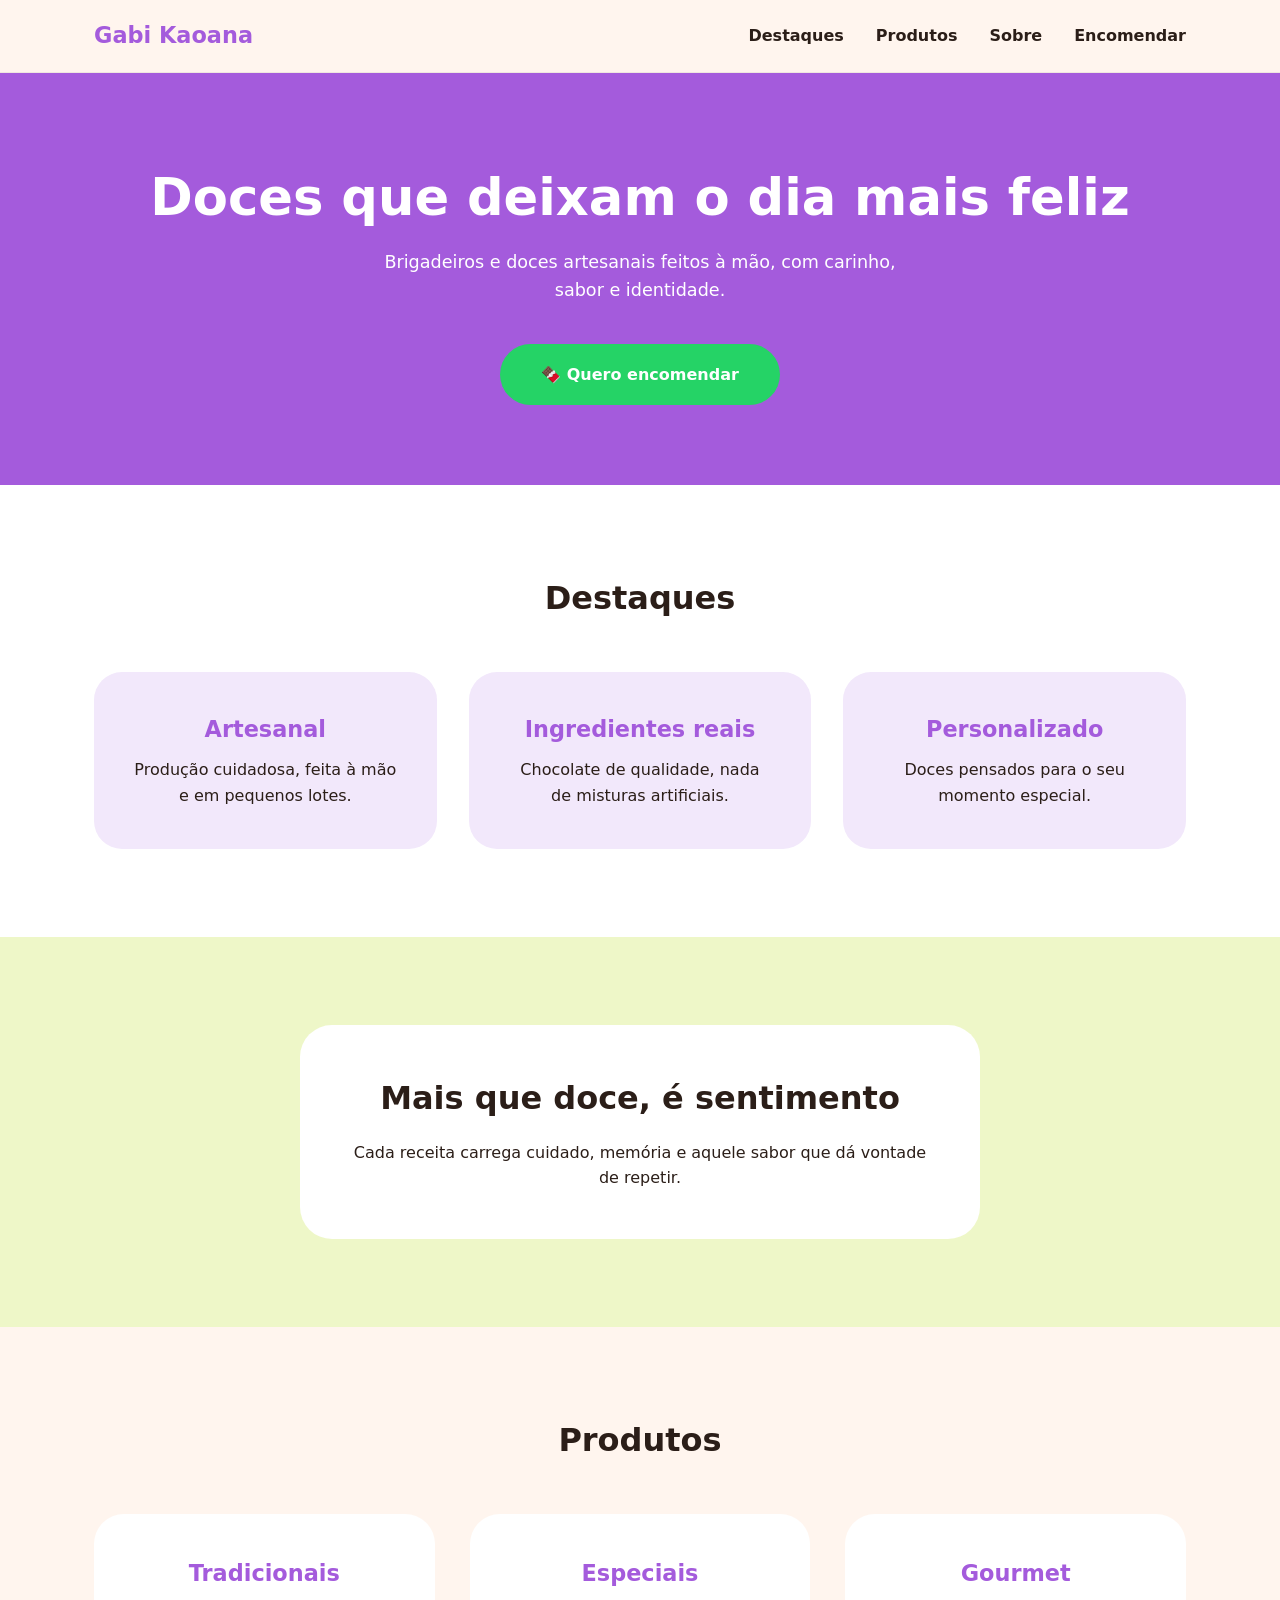
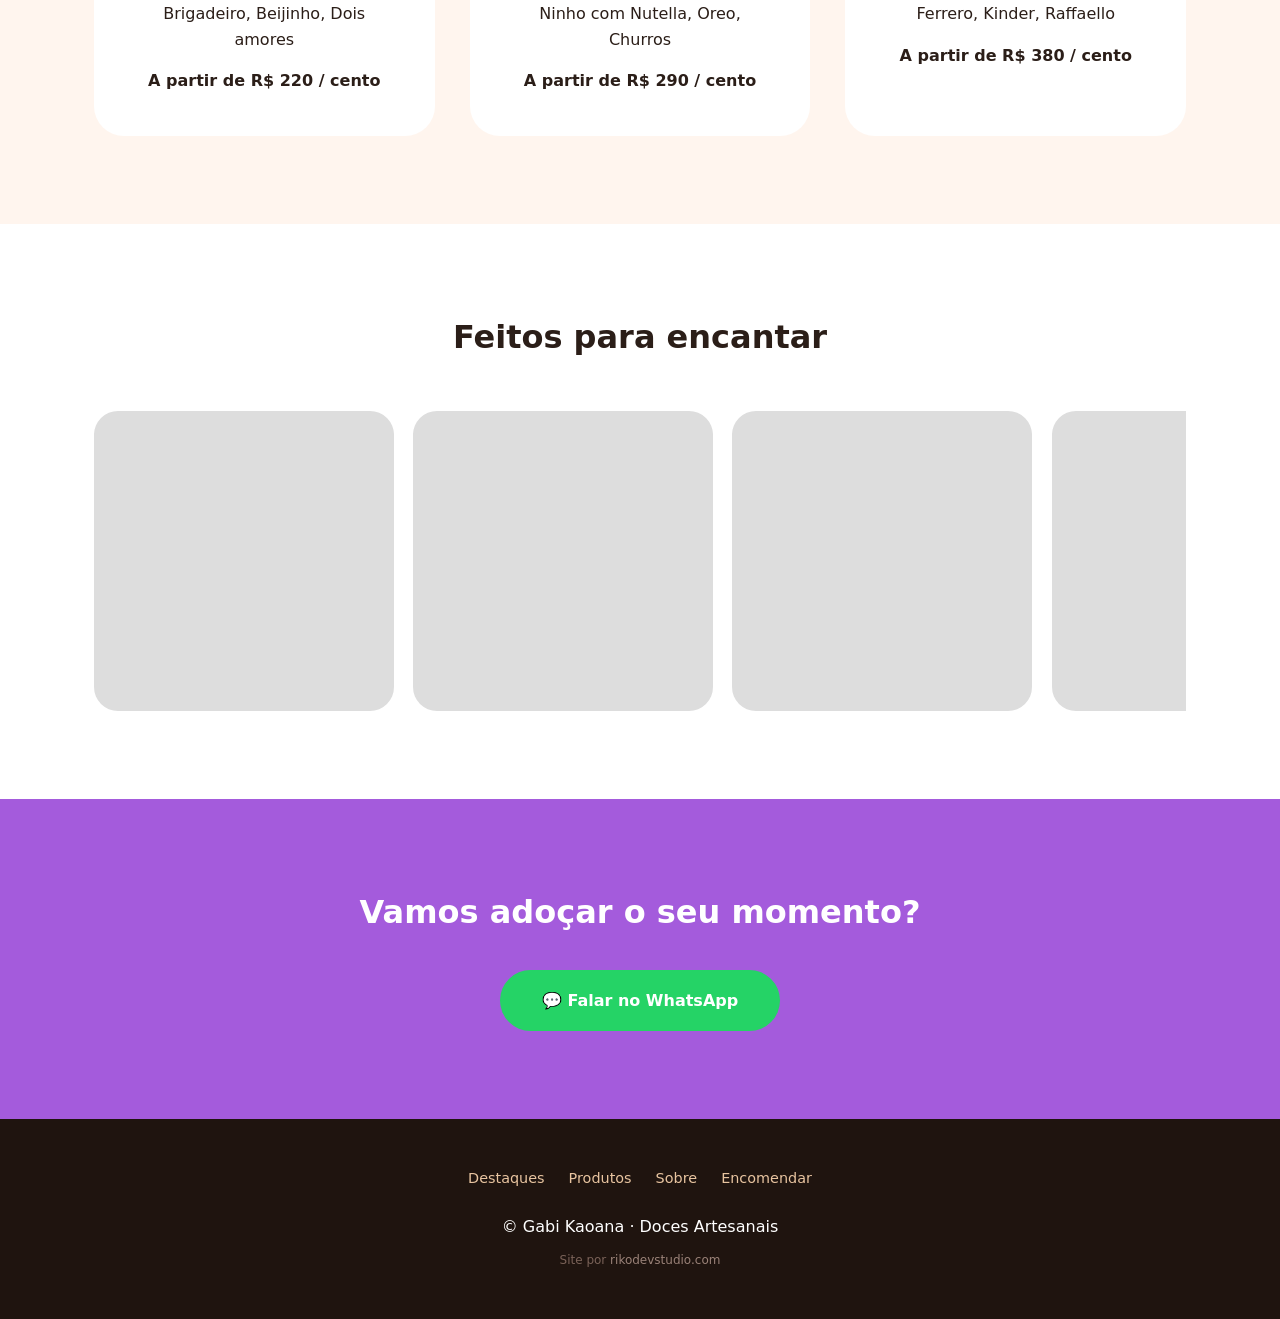
==== commit a7ed6c66: "feat: atualiza preços, telefone e footer - Tradicionais R$220, Especiais R$290, Gourmet R$380 - Tele" ====
--- a/index.html
+++ b/index.html
@@ -119,19 +119,19 @@
       <article class="product-card">
         <h3>Tradicionais</h3>
         <p>Brigadeiro, Beijinho, Dois amores</p>
-        <span>A partir de R$ 180 / cento</span>
+        <span>A partir de R$ 220 / cento</span>
       </article>
 
       <article class="product-card">
         <h3>Especiais</h3>
         <p>Ninho com Nutella, Oreo, Churros</p>
-        <span>A partir de R$ 200 / cento</span>
+        <span>A partir de R$ 290 / cento</span>
       </article>
 
       <article class="product-card">
         <h3>Gourmet</h3>
         <p>Ferrero, Kinder, Raffaello</p>
-        <span>A partir de R$ 300 / cento</span>
+        <span>A partir de R$ 380 / cento</span>
       </article>
 
     </div>
@@ -162,7 +162,7 @@
 
     <h2>Vamos adoçar o seu momento?</h2>
 
-    <a href="https://api.whatsapp.com/send?phone=5541999999999" target="_blank" class="btn-primary">
+    <a href="https://api.whatsapp.com/send?phone=5541997529779" target="_blank" class="btn-primary">
       💬 Falar no WhatsApp
     </a>
 
@@ -173,8 +173,19 @@
 <footer class="site-footer">
   <div class="container">
 
+    <nav class="footer-menu">
+      <a href="#destaques">Destaques</a>
+      <a href="#produtos">Produtos</a>
+      <a href="#sobre">Sobre</a>
+      <a href="#contato">Encomendar</a>
+    </nav>
+
     <p>
       © <span id="year"></span> Gabi Kaoana · Doces Artesanais
+    </p>
+
+    <p class="footer-credit">
+      Site por <a href="https://rikodevstudio.com" target="_blank" rel="noopener">rikodevstudio.com</a>
     </p>
 
   </div>
--- a/css/style.css
+++ b/css/style.css
@@ -291,6 +291,40 @@
   padding: 3rem 0;
 }
 
+.footer-menu {
+  display: flex;
+  justify-content: center;
+  gap: 1.5rem;
+  flex-wrap: wrap;
+  margin-bottom: 1.5rem;
+}
+
+.footer-menu a {
+  color: #e8c4a0;
+  text-decoration: none;
+  font-size: 0.9rem;
+  transition: color 0.2s;
+}
+
+.footer-menu a:hover {
+  color: #fff;
+}
+
+.footer-credit {
+  margin-top: 0.75rem;
+  font-size: 0.75rem;
+  color: #7a6258;
+}
+
+.footer-credit a {
+  color: #9a8278;
+  text-decoration: none;
+}
+
+.footer-credit a:hover {
+  color: #e8c4a0;
+}
+
 /* ==================================================
 DESKTOP
 ================================================== */
